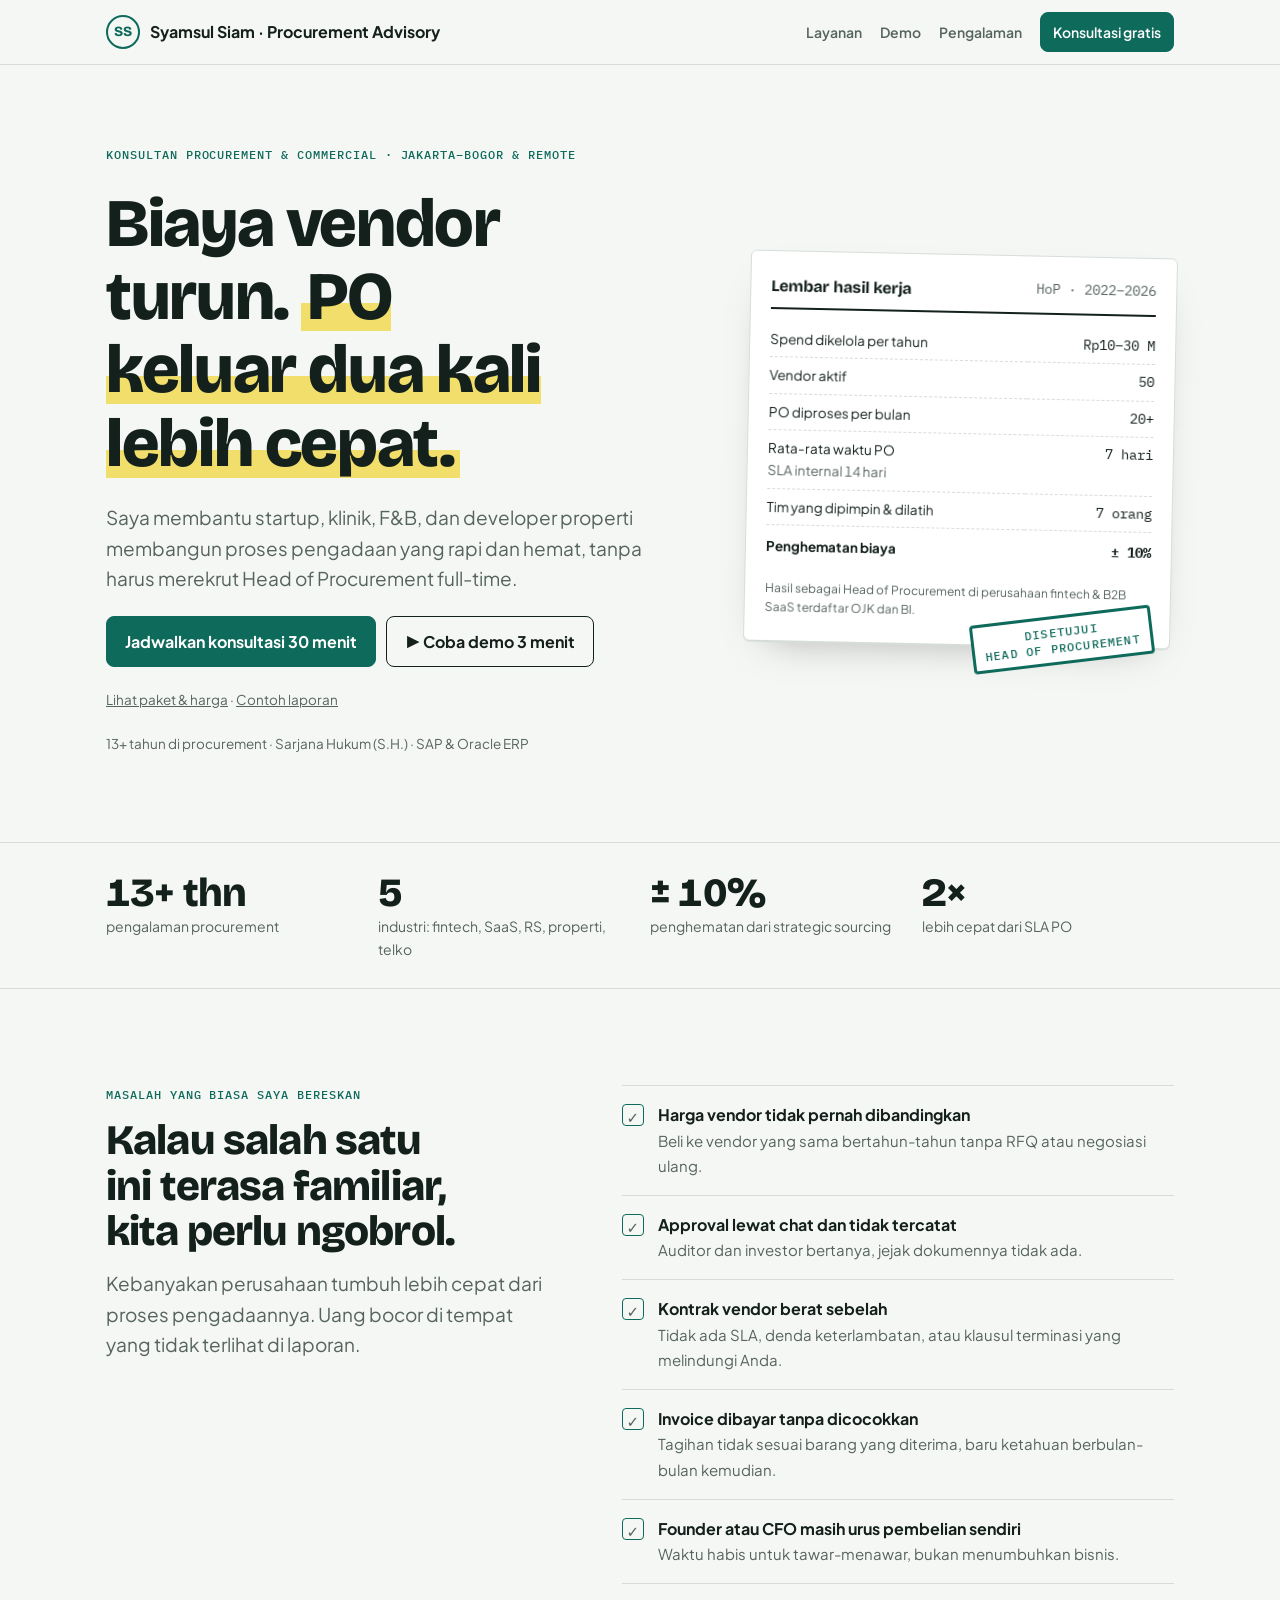
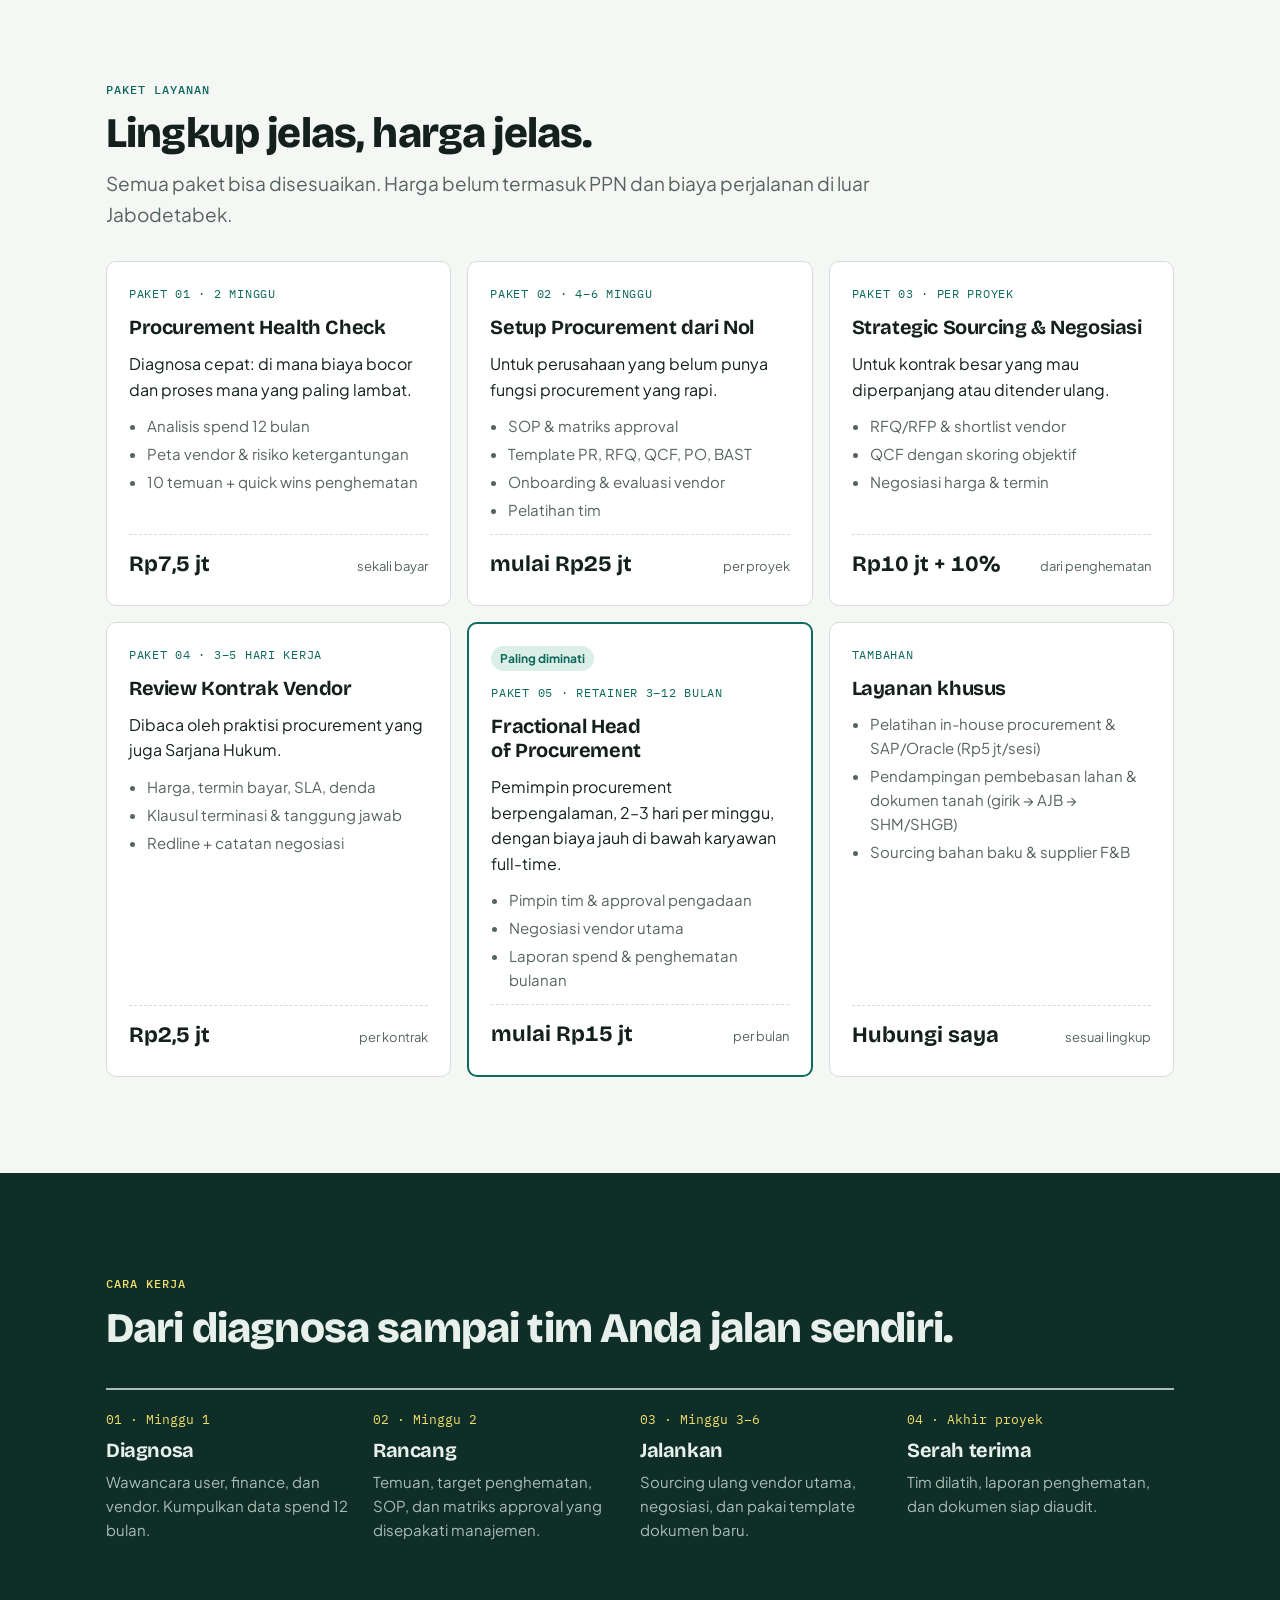
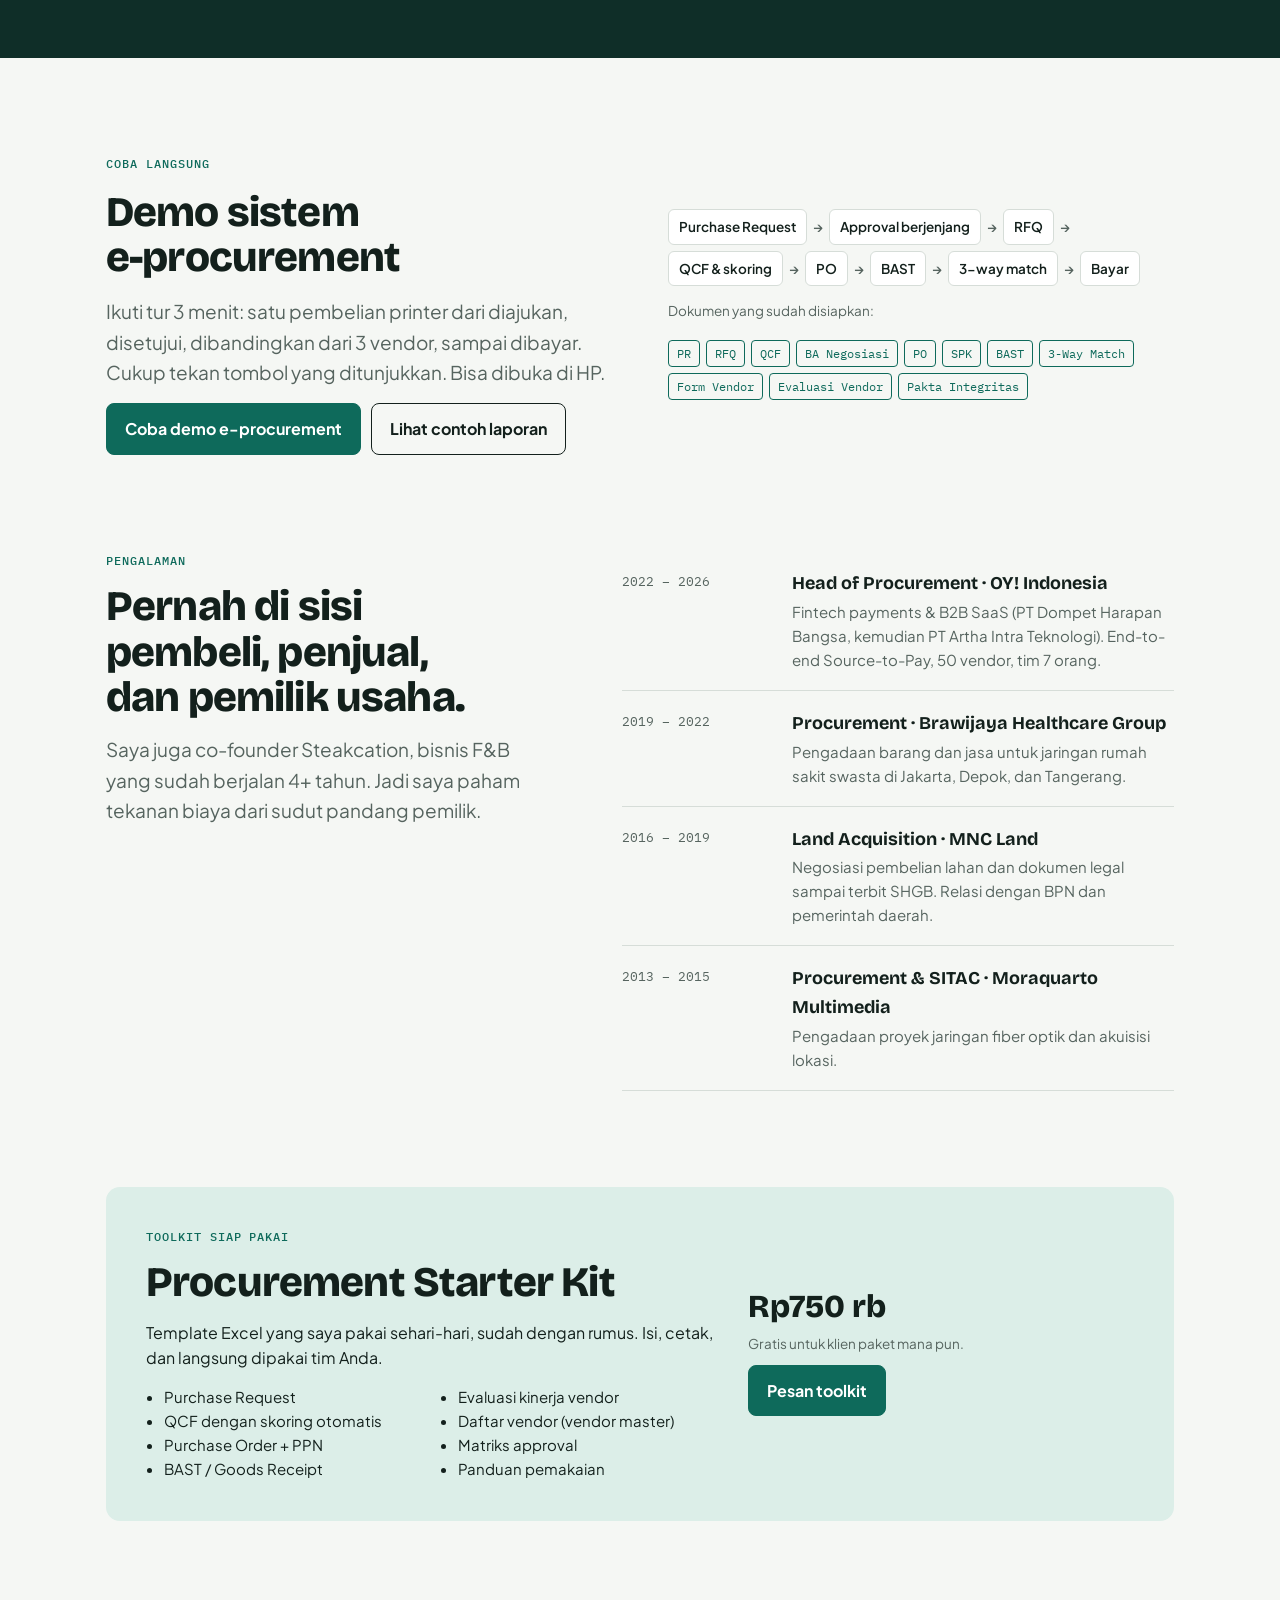
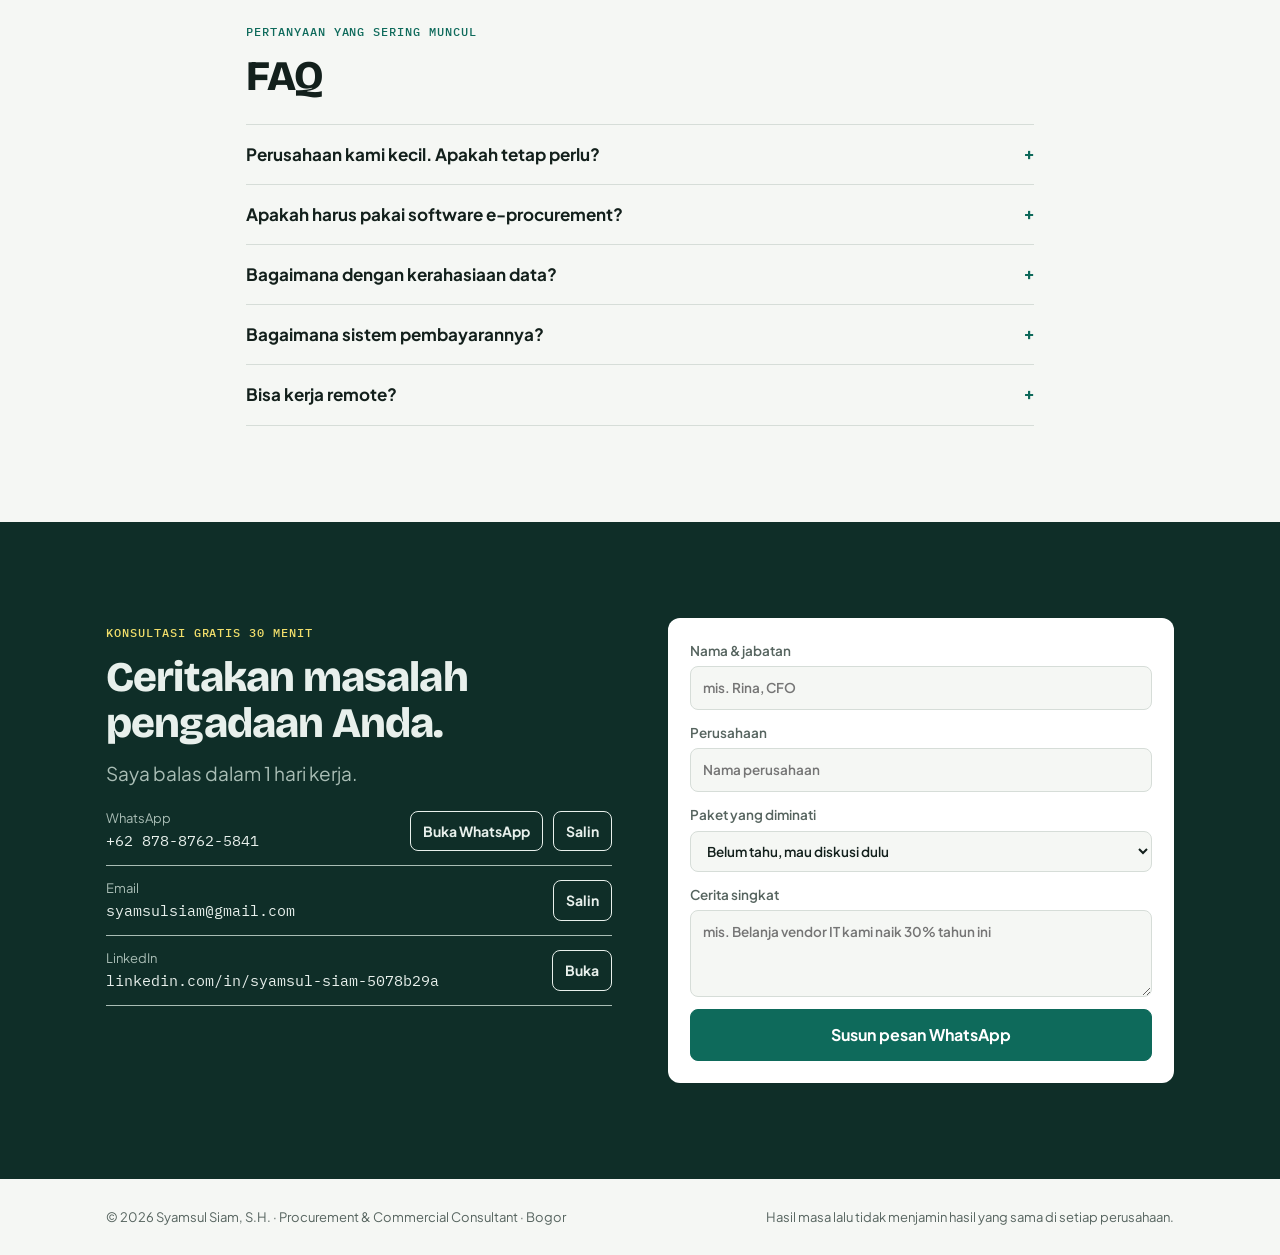
==== index.html @ 16d9af40 "Add files via upload" ====
<!doctype html>
<html lang="id">
<head>
<meta charset="utf-8">
<meta name="viewport" content="width=device-width,initial-scale=1,viewport-fit=cover">
<meta name="description" content="Bantu perusahaan menurunkan biaya vendor dan mempercepat proses pengadaan. 13+ tahun di procurement fintech, SaaS, rumah sakit, dan properti.">
<meta property="og:type" content="website">
<meta property="og:title" content="Syamsul Siam · Konsultan Procurement">
<meta property="og:description" content="Bantu perusahaan menurunkan biaya vendor dan mempercepat proses pengadaan. 13+ tahun di procurement fintech, SaaS, rumah sakit, dan properti.">
<meta property="og:image" content="https://syamsulsiam.github.io/og.jpg">
<meta property="og:url" content="https://syamsulsiam.github.io/">
<meta name="twitter:card" content="summary_large_image">
<link rel="icon" href="data:image/svg+xml,%3Csvg xmlns='http://www.w3.org/2000/svg' viewBox='0 0 64 64'%3E%3Ccircle cx='32' cy='32' r='29' fill='%23ffffff' stroke='%230E6A5B' stroke-width='5'/%3E%3Ctext x='32' y='41' font-family='Arial' font-weight='700' font-size='24' text-anchor='middle' fill='%230E6A5B'%3ESS%3C/text%3E%3C/svg%3E">
<style>:root{padding-top:env(safe-area-inset-top,0px);padding-bottom:env(safe-area-inset-bottom,0px)}body{margin:0;font-size:14px}img{max-width:100%}[hidden]{display:none!important}</style>
<title>Syamsul Siam Procurement Advisory</title>
<meta name="claude:viewport-fit-sides" content="cover">
<link rel="preconnect" href="https://fonts.googleapis.com">
<link rel="preconnect" href="https://fonts.gstatic.com" crossorigin>
<link rel="stylesheet" href="https://fonts.googleapis.com/css2?family=Bricolage+Grotesque:opsz,wght@12..96,500;12..96,700;12..96,800&family=Plus+Jakarta+Sans:wght@400;500;600;700&family=IBM+Plex+Mono:wght@400;500&display=swap">
<style>
/* Layout: one reading column with full-bleed bands; the hero pairs the promise with a stamped PO-style "proof sheet" — procurement paperwork as the visual language */
:root{
  --paper:#F5F7F4; --card:#FFFFFF; --ink:#13201C; --muted:#56645F; --rule:#D6DDD8;
  --stamp:#0E6A5B; --stamp-ink:#FFFFFF; --stamp-soft:#DCEEE8; --mark:#F1DE6B; --mark-ink:#13201C;
  --band:#0F2E28; --band-ink:#E8F0EC; --band-muted:#A9BDB5;
  --f-display:"Bricolage Grotesque","Plus Jakarta Sans",system-ui,sans-serif;
  --f-body:"Plus Jakarta Sans",system-ui,-apple-system,"Segoe UI",sans-serif;
  --f-mono:"IBM Plex Mono",ui-monospace,Menlo,monospace;
}
@media (prefers-color-scheme: dark){:root:not([data-theme="light"]){
  --paper:#0E1513; --card:#16201D; --ink:#E6EEEA; --muted:#9CABA5; --rule:#2A3632;
  --stamp:#48BFA5; --stamp-ink:#062019; --stamp-soft:#173A33; --mark:#D9C552; --mark-ink:#13201C;
  --band:#0A2621; --band-ink:#E6EEEA; --band-muted:#9DB5AC; color-scheme:dark}}
:root[data-theme="dark"]{
  --paper:#0E1513; --card:#16201D; --ink:#E6EEEA; --muted:#9CABA5; --rule:#2A3632;
  --stamp:#48BFA5; --stamp-ink:#062019; --stamp-soft:#173A33; --mark:#D9C552; --mark-ink:#13201C;
  --band:#0A2621; --band-ink:#E6EEEA; --band-muted:#9DB5AC; color-scheme:dark}
*{box-sizing:border-box}
html{scroll-behavior:smooth}
@media (prefers-reduced-motion:reduce){html{scroll-behavior:auto}}
body{background:var(--paper);color:var(--ink);font-family:var(--f-body);font-size:16px;line-height:1.6}
body::before{content:"";position:fixed;inset:0 0 auto;height:env(safe-area-inset-top,0px);z-index:30;background:var(--paper)}
a{color:inherit}
.w{max-width:1100px;margin:0 auto;padding-left:max(16px,env(safe-area-inset-left,0px));padding-right:max(16px,env(safe-area-inset-right,0px))}
h1,h2,h3{font-family:var(--f-display);letter-spacing:-.02em;text-wrap:balance;margin:0;line-height:1.08}
h1{font-size:clamp(36px,6.4vw,68px);font-weight:800}
h2{font-size:clamp(28px,4vw,42px);font-weight:800}
h3{font-size:20px;font-weight:700;line-height:1.2}
p{margin:0}
.lead{font-size:clamp(17px,2vw,19px);color:var(--muted);max-width:58ch}
.eyebrow{font-family:var(--f-mono);font-size:12px;letter-spacing:.08em;text-transform:uppercase;color:var(--stamp);font-weight:500}
.mark{background:linear-gradient(transparent 58%,var(--mark) 58%,var(--mark) 92%,transparent 92%);color:inherit;padding:0 .08em}
.mono{font-family:var(--f-mono)}
.num{font-variant-numeric:tabular-nums}
/* header */
.nav{position:sticky;top:env(safe-area-inset-top,0px);z-index:20;background:color-mix(in srgb,var(--paper) 92%,transparent);backdrop-filter:blur(8px);border-bottom:1px solid var(--rule)}
.nav .w{display:flex;align-items:center;justify-content:space-between;gap:12px;padding-block:12px}
.who{display:flex;align-items:center;gap:10px;font-weight:700;text-decoration:none;min-width:0}
.seal{width:34px;height:34px;border-radius:50%;border:2px solid var(--stamp);color:var(--stamp);display:grid;place-items:center;font-family:var(--f-display);font-weight:800;font-size:14px;flex:none}
.who span{white-space:nowrap;overflow:hidden;text-overflow:ellipsis}
.links{display:flex;gap:18px;align-items:center}
.links a{text-decoration:none;color:var(--muted);font-weight:600;font-size:14px}
.links a:hover{color:var(--ink)}
@media (max-width:760px){.links a.hide{display:none}}
.btn{display:inline-flex;align-items:center;justify-content:center;gap:8px;padding:12px 18px;border-radius:8px;font-weight:700;text-decoration:none;border:1.5px solid var(--ink);background:transparent;color:var(--ink);cursor:pointer;font:inherit;font-weight:700;white-space:nowrap}
.btn.solid{background:var(--stamp);border-color:var(--stamp);color:var(--stamp-ink)}
.btn.sm{padding:8px 12px;font-size:14px}
.btn:focus-visible,a:focus-visible{outline:2px solid var(--stamp);outline-offset:3px}
section{padding-block:clamp(56px,8vw,96px)}
/* hero */
.hero{padding-block:clamp(40px,7vw,80px) clamp(48px,7vw,88px);overflow-x:clip}
.hero .w{display:grid;grid-template-columns:minmax(0,1.15fr) minmax(0,.85fr);gap:clamp(28px,5vw,64px);align-items:center}
@media (max-width:900px){.hero .w{grid-template-columns:minmax(0,1fr)}}
.hero-copy{display:flex;flex-direction:column;gap:22px;min-width:0}
.ctas{display:flex;flex-wrap:wrap;gap:10px}
.small{font-size:13.5px;color:var(--muted)}
/* proof sheet */
.sheet{position:relative;background:var(--card);border:1px solid var(--rule);border-radius:6px;padding:22px 20px 24px;font-size:13.5px;box-shadow:0 1px 0 var(--rule),0 18px 40px -24px rgba(0,0,0,.35);transform:rotate(1.2deg);min-width:0}
@media (prefers-reduced-motion:no-preference){.sheet{animation:settle .7s cubic-bezier(.2,.8,.2,1) both}@keyframes settle{from{transform:rotate(4deg) translateY(10px)}}}
.sheet-h{display:flex;justify-content:space-between;gap:10px;border-bottom:2px solid var(--ink);padding-bottom:8px;margin-bottom:12px}
.sheet-h b{font-family:var(--f-display);font-size:16px}
.sheet table{width:100%;border-collapse:collapse;font-variant-numeric:tabular-nums}
.sheet td{padding:7px 0;border-bottom:1px dashed var(--rule);vertical-align:top}
.sheet td:last-child{text-align:right;font-family:var(--f-mono);white-space:nowrap;padding-left:10px}
.sheet tr.tot td{border-bottom:0;font-weight:700;padding-top:10px}
.stampbox{position:absolute;right:16px;bottom:-18px;border:3px solid var(--stamp);color:var(--stamp);background:var(--card);font-family:var(--f-mono);font-weight:500;letter-spacing:.1em;font-size:12px;padding:6px 10px;border-radius:4px;transform:rotate(-8deg);text-align:center;line-height:1.3}
@media (prefers-reduced-motion:no-preference){.stampbox{animation:stamp .35s .7s cubic-bezier(.3,1.6,.5,1) both}@keyframes stamp{from{transform:rotate(-8deg) scale(1.8);opacity:0}}}
.fine{font-size:12px;color:var(--muted);margin-top:14px}
/* stats */
.stats{border-block:1px solid var(--rule);padding-block:28px}
.stats .w{display:grid;grid-template-columns:repeat(4,minmax(0,1fr));gap:20px}
@media (max-width:760px){.stats .w{grid-template-columns:repeat(2,minmax(0,1fr))}}
.stat .v{font-family:var(--f-display);font-weight:800;font-size:clamp(28px,4vw,40px);letter-spacing:-.02em;font-variant-numeric:tabular-nums;line-height:1.1}
.stat .l{font-size:14px;color:var(--muted)}
/* problems */
.split{display:grid;grid-template-columns:minmax(0,.9fr) minmax(0,1.1fr);gap:clamp(24px,5vw,64px)}
@media (max-width:860px){.split{grid-template-columns:minmax(0,1fr)}}
.probs{list-style:none;margin:0;padding:0;display:flex;flex-direction:column}
.probs li{display:grid;grid-template-columns:auto minmax(0,1fr);gap:14px;padding:16px 0;border-bottom:1px solid var(--rule)}
.probs li:first-child{border-top:1px solid var(--rule)}
.tick{width:22px;height:22px;border:1.5px solid var(--stamp);border-radius:4px;display:grid;place-items:center;color:var(--stamp);font-size:13px;font-weight:700;margin-top:2px}
.probs b{display:block}
.probs span{color:var(--muted);font-size:15px}
/* packages */
.head{display:flex;flex-direction:column;gap:12px;margin-bottom:32px}
.pk{display:grid;grid-template-columns:repeat(auto-fit,minmax(min(100%,300px),1fr));gap:16px}
.card{background:var(--card);border:1px solid var(--rule);border-radius:10px;padding:22px;display:flex;flex-direction:column;gap:12px;min-width:0}
.card.feature{border:2px solid var(--stamp)}
.code{font-family:var(--f-mono);font-size:12px;color:var(--stamp);letter-spacing:.06em}
.card ul{margin:0;padding-left:18px;color:var(--muted);font-size:15px;display:flex;flex-direction:column;gap:4px}
.price{margin-top:auto;padding-top:12px;border-top:1px dashed var(--rule);display:flex;justify-content:space-between;align-items:baseline;gap:8px;flex-wrap:wrap}
.price b{font-family:var(--f-display);font-size:22px;font-variant-numeric:tabular-nums}
.price span{font-size:13px;color:var(--muted)}
.tag{align-self:flex-start;background:var(--stamp-soft);color:var(--stamp);font-size:12px;font-weight:700;padding:3px 9px;border-radius:999px}
/* process */
.band{background:var(--band);color:var(--band-ink)}
.band .lead,.band .muted{color:var(--band-muted)}
.band .eyebrow{color:var(--mark)}
.steps{display:grid;grid-template-columns:repeat(4,minmax(0,1fr));gap:0;margin-top:36px;counter-reset:s}
@media (max-width:860px){.steps{grid-template-columns:minmax(0,1fr)}}
.step{padding:20px 20px 20px 0;border-top:2px solid var(--band-muted);display:flex;flex-direction:column;gap:8px;min-width:0}
@media (max-width:860px){.step{padding:18px 0}}
.step .n{font-family:var(--f-mono);color:var(--mark);font-size:13px}
.step p{color:var(--band-muted);font-size:15px}
/* demo */
.demo{display:grid;grid-template-columns:minmax(0,1fr) minmax(0,1fr);gap:clamp(24px,5vw,56px);align-items:center}
@media (max-width:860px){.demo{grid-template-columns:minmax(0,1fr)}}
.flow{display:flex;flex-wrap:wrap;gap:6px;align-items:center;font-size:13.5px;font-weight:600}
.flow span.s{background:var(--card);border:1px solid var(--rule);padding:6px 10px;border-radius:6px}
.flow span.a{color:var(--muted)}
.doclist{display:flex;flex-wrap:wrap;gap:6px;margin-top:4px}
.doclist span{font-family:var(--f-mono);font-size:12px;border:1px solid var(--stamp);color:var(--stamp);padding:3px 8px;border-radius:4px}
/* experience */
.xp{list-style:none;margin:0;padding:0}
.xp li{display:grid;grid-template-columns:150px minmax(0,1fr);gap:20px;padding:18px 0;border-bottom:1px solid var(--rule)}
@media (max-width:640px){.xp li{grid-template-columns:minmax(0,1fr);gap:4px}}
.xp .yr{font-family:var(--f-mono);font-size:13px;color:var(--muted);padding-top:3px}
.xp b{font-family:var(--f-display);font-size:18px}
.xp p{color:var(--muted);font-size:15px;margin-top:2px}
/* toolkit */
.offer{display:grid;grid-template-columns:minmax(0,1.2fr) minmax(0,.8fr);gap:24px;align-items:center;background:var(--stamp-soft);border-radius:14px;padding:clamp(22px,4vw,40px)}
@media (max-width:860px){.offer{grid-template-columns:minmax(0,1fr)}}
.offer ul{margin:0;padding-left:18px;columns:2;column-gap:28px;font-size:15px}
@media (max-width:520px){.offer ul{columns:1}}
/* faq */
details{border-bottom:1px solid var(--rule);padding:16px 0}
details:first-of-type{border-top:1px solid var(--rule)}
summary{cursor:pointer;font-weight:700;font-size:17px;list-style:none;display:flex;justify-content:space-between;gap:12px}
summary::-webkit-details-marker{display:none}
summary::after{content:"+";font-family:var(--f-mono);color:var(--stamp)}
details[open] summary::after{content:"–"}
details p{color:var(--muted);margin-top:8px;max-width:68ch}
/* contact */
.contact .w{display:grid;grid-template-columns:minmax(0,1fr) minmax(0,1fr);gap:clamp(24px,5vw,56px)}
@media (max-width:860px){.contact .w{grid-template-columns:minmax(0,1fr)}}
.lines{display:flex;flex-direction:column;gap:12px;margin-top:20px}
.line{display:flex;justify-content:space-between;align-items:center;gap:10px;flex-wrap:wrap;border-bottom:1px solid var(--band-muted);padding-bottom:12px}
.line .k{font-size:13px;color:var(--band-muted)}
.line .val{font-family:var(--f-mono);font-size:15px;user-select:all;word-break:break-all}
.band .btn{border-color:var(--band-ink);color:var(--band-ink)}
.band .btn.solid{background:var(--mark);border-color:var(--mark);color:var(--mark-ink)}
form{display:flex;flex-direction:column;gap:12px;background:var(--card);color:var(--ink);border-radius:12px;padding:22px;min-width:0}
label{display:flex;flex-direction:column;gap:5px;font-size:13.5px;font-weight:600;color:var(--muted)}
input,select,textarea{font:inherit;color:var(--ink);background:var(--paper);border:1px solid var(--rule);border-radius:8px;padding:10px 12px;width:100%;min-width:0}
input:focus-visible,select:focus-visible,textarea:focus-visible{outline:2px solid var(--stamp);outline-offset:1px}
.out{background:var(--paper);border:1px dashed var(--stamp);border-radius:8px;padding:12px;font-size:14px;white-space:pre-wrap}
footer{padding-block:28px;font-size:13px;color:var(--muted)}
footer .w{display:flex;justify-content:space-between;gap:12px;flex-wrap:wrap}
.toast{position:fixed;left:50%;bottom:calc(20px + env(safe-area-inset-bottom,0px));transform:translateX(-50%);background:var(--ink);color:var(--paper);padding:10px 16px;border-radius:8px;font-weight:600;z-index:50;max-width:calc(100% - 32px)}
</style>

<header class="nav"><div class="w">
  <a class="who" href="#top"><span class="seal" aria-hidden="true">SS</span><span>Syamsul Siam · Procurement Advisory</span></a>
  <nav class="links" aria-label="Navigasi"><a class="hide" href="#layanan">Layanan</a><a class="hide" href="#demo">Demo</a><a class="hide" href="#pengalaman">Pengalaman</a><a class="btn sm solid" href="#kontak">Konsultasi gratis</a></nav>
</div></header>

<main id="top">
<section class="hero"><div class="w">
  <div class="hero-copy">
    <span class="eyebrow">Konsultan Procurement & Commercial · Jakarta–Bogor & remote</span>
    <h1>Biaya vendor turun. <span class="mark">PO keluar dua kali lebih cepat.</span></h1>
    <p class="lead">Saya membantu startup, klinik, F&B, dan developer properti membangun proses pengadaan yang rapi dan hemat, tanpa harus merekrut Head of Procurement full-time.</p>
    <div class="ctas"><a class="btn solid" href="#kontak">Jadwalkan konsultasi 30 menit</a><a class="btn" href="demo.html">&#9654; Coba demo 3 menit</a></div>
    <p class="small"><a href="#layanan">Lihat paket & harga</a> · <a href="contoh-laporan.html">Contoh laporan</a></p>
    <p class="small">13+ tahun di procurement · Sarjana Hukum (S.H.) · SAP & Oracle ERP</p>
  </div>
  <aside class="sheet" aria-label="Ringkasan hasil kerja sebagai Head of Procurement">
    <div class="sheet-h"><b>Lembar hasil kerja</b><span class="mono small">HoP · 2022–2026</span></div>
    <table>
      <tr><td>Spend dikelola per tahun</td><td>Rp10–30 M</td></tr>
      <tr><td>Vendor aktif</td><td>50</td></tr>
      <tr><td>PO diproses per bulan</td><td>20+</td></tr>
      <tr><td>Rata-rata waktu PO<br><span class="small">SLA internal 14 hari</span></td><td>7 hari</td></tr>
      <tr><td>Tim yang dipimpin & dilatih</td><td>7 orang</td></tr>
      <tr class="tot"><td>Penghematan biaya</td><td>± 10%</td></tr>
    </table>
    <p class="fine">Hasil sebagai Head of Procurement di perusahaan fintech & B2B SaaS terdaftar OJK dan BI.</p>
    <div class="stampbox" aria-hidden="true">DISETUJUI<br>HEAD OF PROCUREMENT</div>
  </aside>
</div></section>

<div class="stats"><div class="w">
  <div class="stat"><div class="v">13+ thn</div><div class="l">pengalaman procurement</div></div>
  <div class="stat"><div class="v">5</div><div class="l">industri: fintech, SaaS, RS, properti, telko</div></div>
  <div class="stat"><div class="v">± 10%</div><div class="l">penghematan dari strategic sourcing</div></div>
  <div class="stat"><div class="v">2×</div><div class="l">lebih cepat dari SLA PO</div></div>
</div></div>

<section><div class="w split">
  <div style="display:flex;flex-direction:column;gap:14px">
    <span class="eyebrow">Masalah yang biasa saya bereskan</span>
    <h2>Kalau salah satu ini terasa familiar, kita perlu ngobrol.</h2>
    <p class="lead">Kebanyakan perusahaan tumbuh lebih cepat dari proses pengadaannya. Uang bocor di tempat yang tidak terlihat di laporan.</p>
  </div>
  <ul class="probs">
    <li><span class="tick" aria-hidden="true">✓</span><div><b>Harga vendor tidak pernah dibandingkan</b><span>Beli ke vendor yang sama bertahun-tahun tanpa RFQ atau negosiasi ulang.</span></div></li>
    <li><span class="tick" aria-hidden="true">✓</span><div><b>Approval lewat chat dan tidak tercatat</b><span>Auditor dan investor bertanya, jejak dokumennya tidak ada.</span></div></li>
    <li><span class="tick" aria-hidden="true">✓</span><div><b>Kontrak vendor berat sebelah</b><span>Tidak ada SLA, denda keterlambatan, atau klausul terminasi yang melindungi Anda.</span></div></li>
    <li><span class="tick" aria-hidden="true">✓</span><div><b>Invoice dibayar tanpa dicocokkan</b><span>Tagihan tidak sesuai barang yang diterima, baru ketahuan berbulan-bulan kemudian.</span></div></li>
    <li><span class="tick" aria-hidden="true">✓</span><div><b>Founder atau CFO masih urus pembelian sendiri</b><span>Waktu habis untuk tawar-menawar, bukan menumbuhkan bisnis.</span></div></li>
  </ul>
</div></section>

<section id="layanan" style="padding-top:0"><div class="w">
  <div class="head"><span class="eyebrow">Paket layanan</span><h2>Lingkup jelas, harga jelas.</h2><p class="lead">Semua paket bisa disesuaikan. Harga belum termasuk PPN dan biaya perjalanan di luar Jabodetabek.</p></div>
  <div class="pk">
    <article class="card"><span class="code">PAKET 01 · 2 MINGGU</span><h3>Procurement Health Check</h3><p>Diagnosa cepat: di mana biaya bocor dan proses mana yang paling lambat.</p><ul><li>Analisis spend 12 bulan</li><li>Peta vendor & risiko ketergantungan</li><li>10 temuan + quick wins penghematan</li></ul><div class="price"><b>Rp7,5 jt</b><span>sekali bayar</span></div></article>
    <article class="card"><span class="code">PAKET 02 · 4–6 MINGGU</span><h3>Setup Procurement dari Nol</h3><p>Untuk perusahaan yang belum punya fungsi procurement yang rapi.</p><ul><li>SOP & matriks approval</li><li>Template PR, RFQ, QCF, PO, BAST</li><li>Onboarding & evaluasi vendor</li><li>Pelatihan tim</li></ul><div class="price"><b>mulai Rp25 jt</b><span>per proyek</span></div></article>
    <article class="card"><span class="code">PAKET 03 · PER PROYEK</span><h3>Strategic Sourcing & Negosiasi</h3><p>Untuk kontrak besar yang mau diperpanjang atau ditender ulang.</p><ul><li>RFQ/RFP & shortlist vendor</li><li>QCF dengan skoring objektif</li><li>Negosiasi harga & termin</li></ul><div class="price"><b>Rp10 jt + 10%</b><span>dari penghematan</span></div></article>
    <article class="card"><span class="code">PAKET 04 · 3–5 HARI KERJA</span><h3>Review Kontrak Vendor</h3><p>Dibaca oleh praktisi procurement yang juga Sarjana Hukum.</p><ul><li>Harga, termin bayar, SLA, denda</li><li>Klausul terminasi & tanggung jawab</li><li>Redline + catatan negosiasi</li></ul><div class="price"><b>Rp2,5 jt</b><span>per kontrak</span></div></article>
    <article class="card feature"><span class="tag">Paling diminati</span><span class="code">PAKET 05 · RETAINER 3–12 BULAN</span><h3>Fractional Head of Procurement</h3><p>Pemimpin procurement berpengalaman, 2–3 hari per minggu, dengan biaya jauh di bawah karyawan full-time.</p><ul><li>Pimpin tim & approval pengadaan</li><li>Negosiasi vendor utama</li><li>Laporan spend & penghematan bulanan</li></ul><div class="price"><b>mulai Rp15 jt</b><span>per bulan</span></div></article>
    <article class="card"><span class="code">TAMBAHAN</span><h3>Layanan khusus</h3><ul><li>Pelatihan in-house procurement & SAP/Oracle (Rp5 jt/sesi)</li><li>Pendampingan pembebasan lahan & dokumen tanah (girik → AJB → SHM/SHGB)</li><li>Sourcing bahan baku & supplier F&B</li></ul><div class="price"><b>Hubungi saya</b><span>sesuai lingkup</span></div></article>
  </div>
</div></section>

<section class="band"><div class="w">
  <span class="eyebrow">Cara kerja</span>
  <h2 style="margin-top:12px">Dari diagnosa sampai tim Anda jalan sendiri.</h2>
  <div class="steps">
    <div class="step"><span class="n">01 · Minggu 1</span><h3>Diagnosa</h3><p>Wawancara user, finance, dan vendor. Kumpulkan data spend 12 bulan.</p></div>
    <div class="step"><span class="n">02 · Minggu 2</span><h3>Rancang</h3><p>Temuan, target penghematan, SOP, dan matriks approval yang disepakati manajemen.</p></div>
    <div class="step"><span class="n">03 · Minggu 3–6</span><h3>Jalankan</h3><p>Sourcing ulang vendor utama, negosiasi, dan pakai template dokumen baru.</p></div>
    <div class="step"><span class="n">04 · Akhir proyek</span><h3>Serah terima</h3><p>Tim dilatih, laporan penghematan, dan dokumen siap diaudit.</p></div>
  </div>
</div></section>

<section id="demo"><div class="w demo">
  <div style="display:flex;flex-direction:column;gap:16px;min-width:0">
    <span class="eyebrow">Coba langsung</span>
    <h2>Demo sistem e-procurement</h2>
    <p class="lead">Ikuti tur 3 menit: satu pembelian printer dari diajukan, disetujui, dibandingkan dari 3 vendor, sampai dibayar. Cukup tekan tombol yang ditunjukkan. Bisa dibuka di HP.</p>
    <div class="ctas"><a class="btn solid" href="demo.html">Coba demo e-procurement</a><a class="btn" id="hcLink" href="contoh-laporan.html">Lihat contoh laporan</a></div>
  </div>
  <div style="display:flex;flex-direction:column;gap:14px;min-width:0">
    <div class="flow"><span class="s">Purchase Request</span><span class="a">→</span><span class="s">Approval berjenjang</span><span class="a">→</span><span class="s">RFQ</span><span class="a">→</span><span class="s">QCF & skoring</span><span class="a">→</span><span class="s">PO</span><span class="a">→</span><span class="s">BAST</span><span class="a">→</span><span class="s">3-way match</span><span class="a">→</span><span class="s">Bayar</span></div>
    <p class="small">Dokumen yang sudah disiapkan:</p>
    <div class="doclist"><span>PR</span><span>RFQ</span><span>QCF</span><span>BA Negosiasi</span><span>PO</span><span>SPK</span><span>BAST</span><span>3-Way Match</span><span>Form Vendor</span><span>Evaluasi Vendor</span><span>Pakta Integritas</span></div>
  </div>
</div></section>

<section id="pengalaman" style="padding-top:0"><div class="w split">
  <div style="display:flex;flex-direction:column;gap:14px">
    <span class="eyebrow">Pengalaman</span>
    <h2>Pernah di sisi pembeli, penjual, dan pemilik usaha.</h2>
    <p class="lead">Saya juga co-founder Steakcation, bisnis F&B yang sudah berjalan 4+ tahun. Jadi saya paham tekanan biaya dari sudut pandang pemilik.</p>
  </div>
  <ul class="xp">
    <li><span class="yr">2022 – 2026</span><div><b>Head of Procurement · OY! Indonesia</b><p>Fintech payments & B2B SaaS (PT Dompet Harapan Bangsa, kemudian PT Artha Intra Teknologi). End-to-end Source-to-Pay, 50 vendor, tim 7 orang.</p></div></li>
    <li><span class="yr">2019 – 2022</span><div><b>Procurement · Brawijaya Healthcare Group</b><p>Pengadaan barang dan jasa untuk jaringan rumah sakit swasta di Jakarta, Depok, dan Tangerang.</p></div></li>
    <li><span class="yr">2016 – 2019</span><div><b>Land Acquisition · MNC Land</b><p>Negosiasi pembelian lahan dan dokumen legal sampai terbit SHGB. Relasi dengan BPN dan pemerintah daerah.</p></div></li>
    <li><span class="yr">2013 – 2015</span><div><b>Procurement & SITAC · Moraquarto Multimedia</b><p>Pengadaan proyek jaringan fiber optik dan akuisisi lokasi.</p></div></li>
  </ul>
</div></section>

<section style="padding-top:0"><div class="w">
  <div class="offer">
    <div style="display:flex;flex-direction:column;gap:14px;min-width:0">
      <span class="eyebrow">Toolkit siap pakai</span>
      <h2>Procurement Starter Kit</h2>
      <p>Template Excel yang saya pakai sehari-hari, sudah dengan rumus. Isi, cetak, dan langsung dipakai tim Anda.</p>
      <ul><li>Purchase Request</li><li>QCF dengan skoring otomatis</li><li>Purchase Order + PPN</li><li>BAST / Goods Receipt</li><li>Evaluasi kinerja vendor</li><li>Daftar vendor (vendor master)</li><li>Matriks approval</li><li>Panduan pemakaian</li></ul>
    </div>
    <div style="display:flex;flex-direction:column;gap:10px;align-items:flex-start">
      <p style="font-family:var(--f-display);font-size:32px;font-weight:800;line-height:1">Rp750 rb</p>
      <p class="small">Gratis untuk klien paket mana pun.</p>
      <a class="btn solid" href="#kontak" data-pre="Saya ingin membeli Procurement Starter Kit.">Pesan toolkit</a>
    </div>
  </div>
</div></section>

<section style="padding-top:0"><div class="w" style="max-width:820px">
  <span class="eyebrow">Pertanyaan yang sering muncul</span>
  <h2 style="margin:12px 0 24px">FAQ</h2>
  <details><summary>Perusahaan kami kecil. Apakah tetap perlu?</summary><p>Kalau belanja vendor Anda di atas Rp1 miliar per tahun, penghematan 5–10% biasanya sudah menutup biaya konsultan. Mulai dari Health Check untuk melihat angkanya dulu.</p></details>
  <details><summary>Apakah harus pakai software e-procurement?</summary><p>Tidak. Banyak perusahaan cukup dengan SOP, template Excel, dan matriks approval yang disiplin. Kalau sudah memakai SAP, Oracle, atau sistem lain, saya bantu menyesuaikan alurnya.</p></details>
  <details><summary>Bagaimana dengan kerahasiaan data?</summary><p>Setiap proyek diawali perjanjian kerahasiaan (NDA). Data spend dan kontrak hanya dipakai untuk analisis proyek Anda.</p></details>
  <details><summary>Bagaimana sistem pembayarannya?</summary><p>DP 50% sebelum mulai, sisanya saat deliverable diserahkan. Untuk retainer, ditagih di awal tiap bulan. Success fee dihitung dari selisih harga lama dan baru selama 12 bulan pertama kontrak.</p></details>
  <details><summary>Bisa kerja remote?</summary><p>Bisa. Untuk Jakarta dan Bogor saya bisa datang ke kantor. Di luar itu, kerja remote dengan kunjungan sesuai kebutuhan.</p></details>
</div></section>

<section id="kontak" class="band contact"><div class="w">
  <div style="min-width:0">
    <span class="eyebrow">Konsultasi gratis 30 menit</span>
    <h2 style="margin-top:12px">Ceritakan masalah pengadaan Anda.</h2>
    <p class="lead" style="margin-top:12px">Saya balas dalam 1 hari kerja.</p>
    <div class="lines">
      <div class="line"><div><div class="k">WhatsApp</div><div class="val">+62 878-8762-5841</div></div><div class="ctas"><a class="btn sm" href="https://wa.me/6287887625841" target="_blank" rel="noopener">Buka WhatsApp</a><button class="btn sm" data-copy="+62 878-8762-5841">Salin</button></div></div>
      <div class="line"><div><div class="k">Email</div><div class="val">syamsulsiam@gmail.com</div></div><button class="btn sm" data-copy="syamsulsiam@gmail.com">Salin</button></div>
      <div class="line"><div><div class="k">LinkedIn</div><div class="val">linkedin.com/in/syamsul-siam-5078b29a</div></div><a class="btn sm" href="https://www.linkedin.com/in/syamsul-siam-5078b29a" target="_blank" rel="noopener">Buka</a></div>
    </div>
  </div>
  <form id="f" novalidate>
    <label for="fn">Nama & jabatan<input id="fn" placeholder="mis. Rina, CFO"></label>
    <label for="fc">Perusahaan<input id="fc" placeholder="Nama perusahaan"></label>
    <label for="fp">Paket yang diminati<select id="fp"><option>Belum tahu, mau diskusi dulu</option><option>Procurement Health Check</option><option>Setup Procurement dari Nol</option><option>Strategic Sourcing & Negosiasi</option><option>Review Kontrak Vendor</option><option>Fractional Head of Procurement</option><option>Procurement Starter Kit</option></select></label>
    <label for="fm">Cerita singkat<textarea id="fm" rows="3" placeholder="mis. Belanja vendor IT kami naik 30% tahun ini"></textarea></label>
    <button class="btn solid" type="submit" style="background:var(--stamp);border-color:var(--stamp);color:var(--stamp-ink)">Susun pesan WhatsApp</button>
    <div id="out" hidden></div>
  </form>
</div></section>
</main>
<footer><div class="w"><span>© 2026 Syamsul Siam, S.H. · Procurement & Commercial Consultant · Bogor</span><span>Hasil masa lalu tidak menjamin hasil yang sama di setiap perusahaan.</span></div></footer>
<div id="t"></div>

<script>
(function(){
 function toast(m){var t=document.getElementById('t');t.innerHTML='<div class="toast" role="status"></div>';t.firstChild.textContent=m;clearTimeout(toast.x);toast.x=setTimeout(function(){t.innerHTML=''},2200)}
 function copy(v){try{navigator.clipboard.writeText(v).then(function(){toast('Disalin: '+v)},function(){toast(v)})}catch(e){toast(v)}}
 document.addEventListener('click',function(e){var b=e.target.closest('[data-copy]');if(b){copy(b.dataset.copy)}var p=e.target.closest('[data-pre]');if(p){var s=document.getElementById('fp');s.value='Procurement Starter Kit'}});
 document.getElementById('f').addEventListener('submit',function(e){
  e.preventDefault();
  var n=document.getElementById('fn').value.trim(),c=document.getElementById('fc').value.trim(),p=document.getElementById('fp').value,m=document.getElementById('fm').value.trim();
  var msg='Halo Pak Syamsul, saya '+(n||'[nama]')+(c?' dari '+c:'')+'. Saya tertarik dengan: '+p+'.'+(m?' '+m:'')+' Bisa kita jadwalkan konsultasi 30 menit?';
  var o=document.getElementById('out');o.hidden=false;
  o.innerHTML='<div class="out"></div><div class="ctas" style="margin-top:10px"><a class="btn solid" target="_blank" rel="noopener" style="background:var(--stamp);border-color:var(--stamp);color:var(--stamp-ink)">Kirim via WhatsApp</a><button type="button" class="btn">Salin pesan</button></div><p class="small" style="margin-top:8px">Kalau WhatsApp tidak terbuka, salin pesan lalu kirim ke +62 878-8762-5841.</p>';
  o.querySelector('.out').textContent=msg;
  o.querySelector('a').href='https://wa.me/6287887625841?text='+encodeURIComponent(msg);
  o.querySelector('button').addEventListener('click',function(){copy(msg)});
 });
})();
</script>

</html>
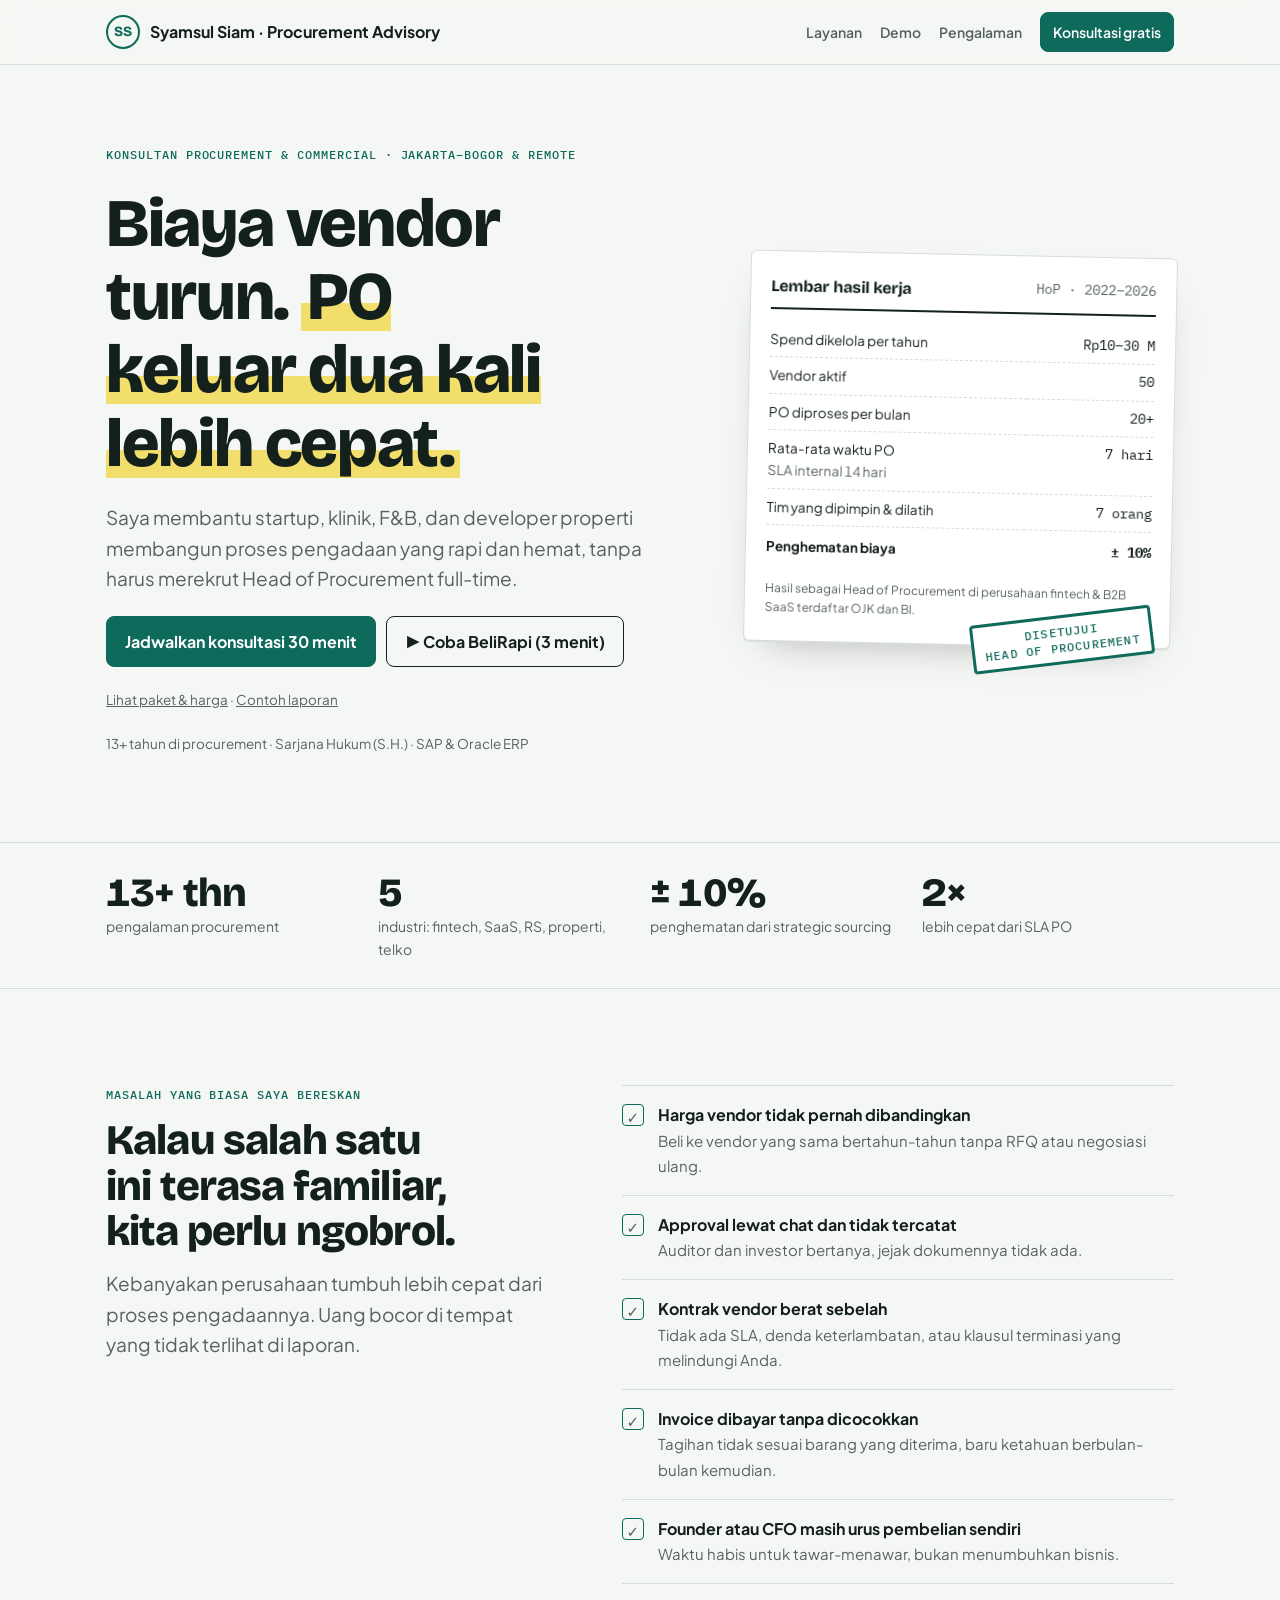
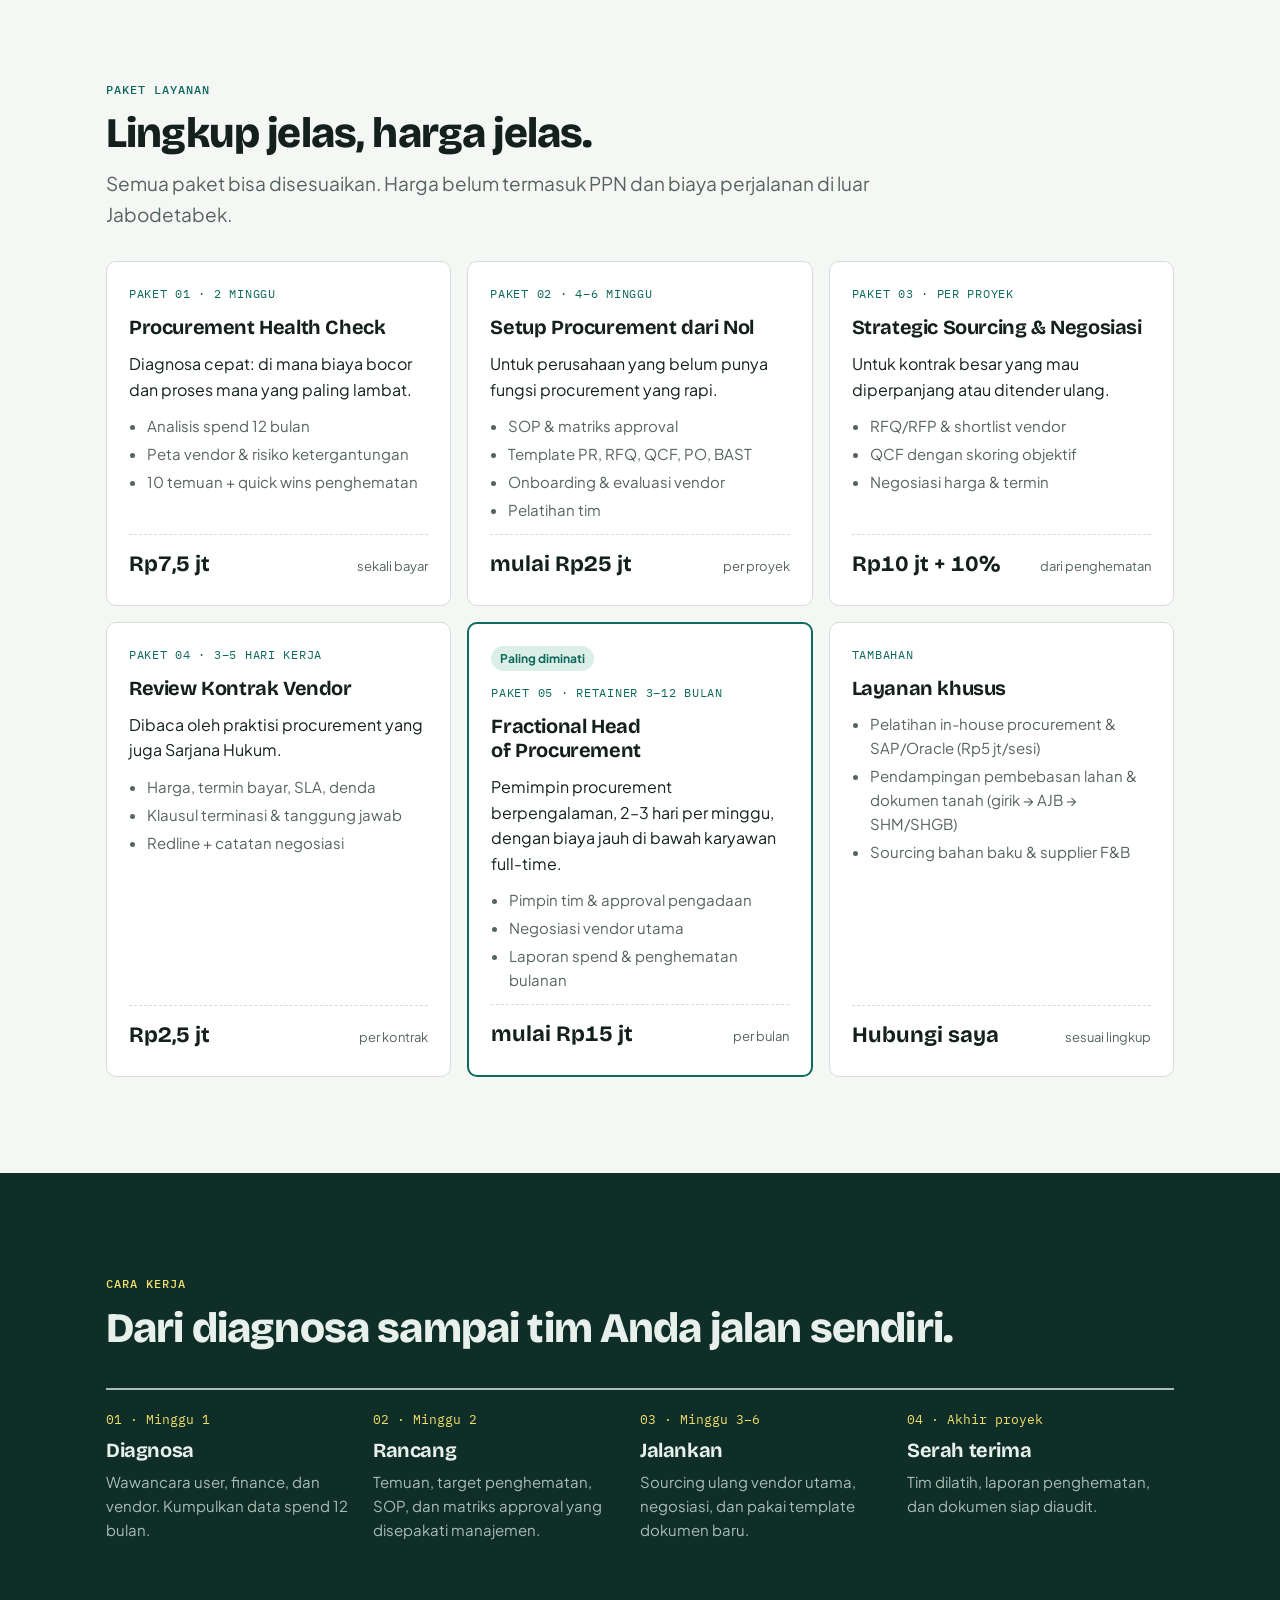
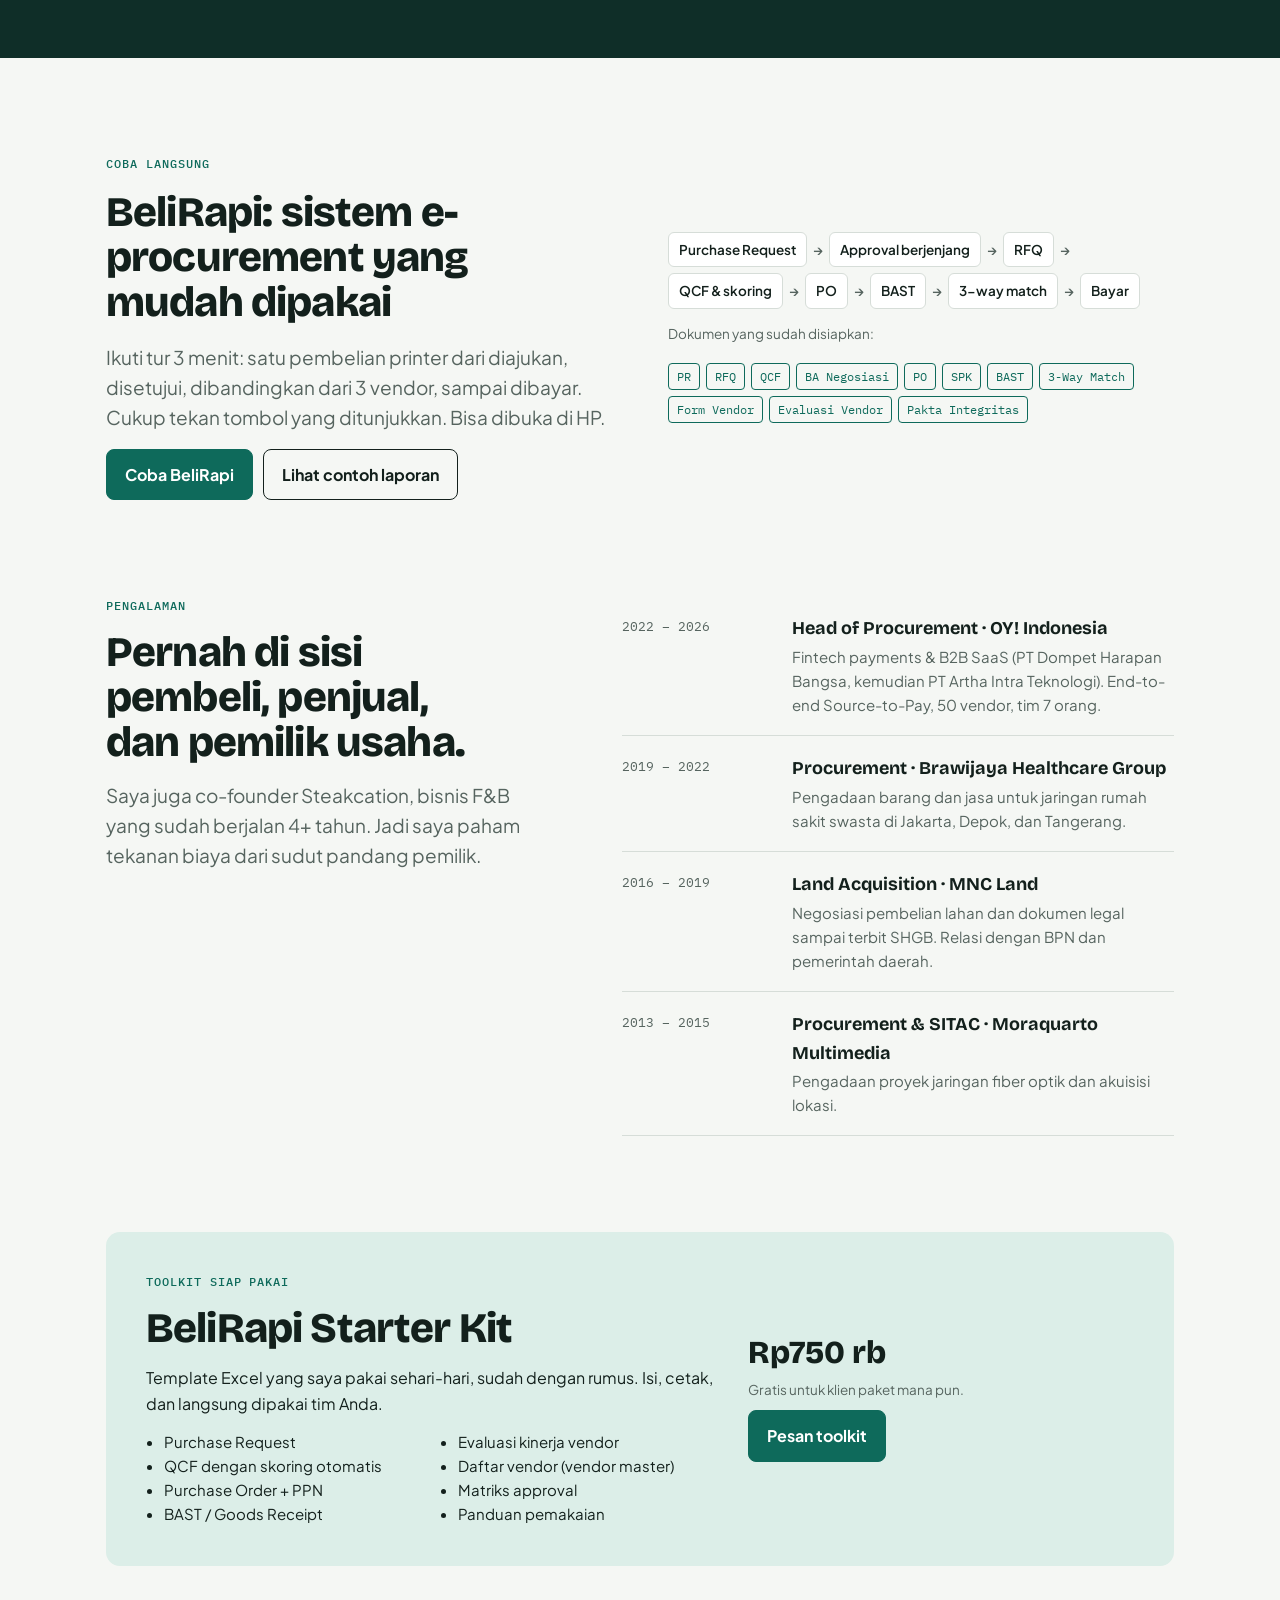
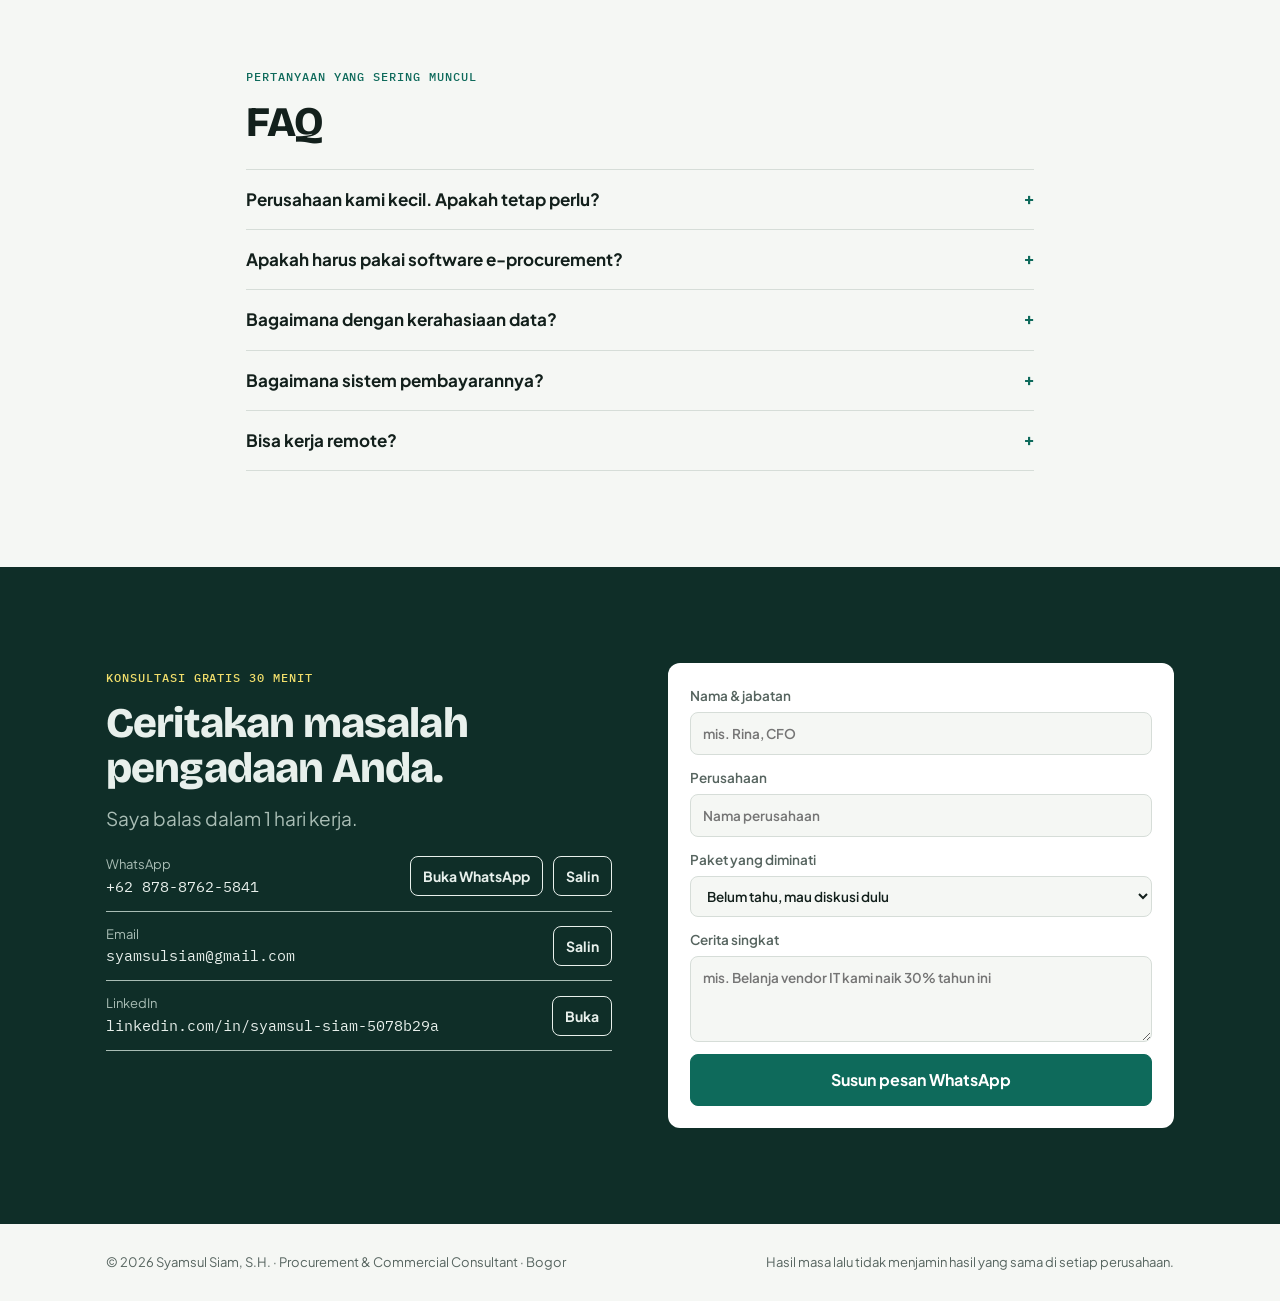
==== commit 2a0179b4: "Update index.html" ====
--- a/index.html
+++ b/index.html
@@ -29,11 +29,11 @@
 }
 @media (prefers-color-scheme: dark){:root:not([data-theme="light"]){
   --paper:#0E1513; --card:#16201D; --ink:#E6EEEA; --muted:#9CABA5; --rule:#2A3632;
-  --stamp:#48BFA5; --stamp-ink:#062019; --stamp-soft:#173A33; --mark:#D9C552; --mark-ink:#13201C;
+  --stamp:#48BFA5; --stamp-ink:#062019; --stamp-soft:#173A33; --mark:#5E5A22; --mark-ink:#13201C;
   --band:#0A2621; --band-ink:#E6EEEA; --band-muted:#9DB5AC; color-scheme:dark}}
 :root[data-theme="dark"]{
   --paper:#0E1513; --card:#16201D; --ink:#E6EEEA; --muted:#9CABA5; --rule:#2A3632;
-  --stamp:#48BFA5; --stamp-ink:#062019; --stamp-soft:#173A33; --mark:#D9C552; --mark-ink:#13201C;
+  --stamp:#48BFA5; --stamp-ink:#062019; --stamp-soft:#173A33; --mark:#5E5A22; --mark-ink:#13201C;
   --band:#0A2621; --band-ink:#E6EEEA; --band-muted:#9DB5AC; color-scheme:dark}
 *{box-sizing:border-box}
 html{scroll-behavior:smooth}
@@ -180,7 +180,7 @@
     <span class="eyebrow">Konsultan Procurement & Commercial · Jakarta–Bogor & remote</span>
     <h1>Biaya vendor turun. <span class="mark">PO keluar dua kali lebih cepat.</span></h1>
     <p class="lead">Saya membantu startup, klinik, F&B, dan developer properti membangun proses pengadaan yang rapi dan hemat, tanpa harus merekrut Head of Procurement full-time.</p>
-    <div class="ctas"><a class="btn solid" href="#kontak">Jadwalkan konsultasi 30 menit</a><a class="btn" href="demo.html">&#9654; Coba demo 3 menit</a></div>
+    <div class="ctas"><a class="btn solid" href="#kontak">Jadwalkan konsultasi 30 menit</a><a class="btn" href="demo.html">&#9654; Coba BeliRapi (3 menit)</a></div>
     <p class="small"><a href="#layanan">Lihat paket & harga</a> · <a href="contoh-laporan.html">Contoh laporan</a></p>
     <p class="small">13+ tahun di procurement · Sarjana Hukum (S.H.) · SAP & Oracle ERP</p>
   </div>
@@ -247,9 +247,9 @@
 <section id="demo"><div class="w demo">
   <div style="display:flex;flex-direction:column;gap:16px;min-width:0">
     <span class="eyebrow">Coba langsung</span>
-    <h2>Demo sistem e-procurement</h2>
+    <h2>BeliRapi: sistem e-procurement yang mudah dipakai</h2>
     <p class="lead">Ikuti tur 3 menit: satu pembelian printer dari diajukan, disetujui, dibandingkan dari 3 vendor, sampai dibayar. Cukup tekan tombol yang ditunjukkan. Bisa dibuka di HP.</p>
-    <div class="ctas"><a class="btn solid" href="demo.html">Coba demo e-procurement</a><a class="btn" id="hcLink" href="contoh-laporan.html">Lihat contoh laporan</a></div>
+    <div class="ctas"><a class="btn solid" href="demo.html">Coba BeliRapi</a><a class="btn" id="hcLink" href="contoh-laporan.html">Lihat contoh laporan</a></div>
   </div>
   <div style="display:flex;flex-direction:column;gap:14px;min-width:0">
     <div class="flow"><span class="s">Purchase Request</span><span class="a">→</span><span class="s">Approval berjenjang</span><span class="a">→</span><span class="s">RFQ</span><span class="a">→</span><span class="s">QCF & skoring</span><span class="a">→</span><span class="s">PO</span><span class="a">→</span><span class="s">BAST</span><span class="a">→</span><span class="s">3-way match</span><span class="a">→</span><span class="s">Bayar</span></div>
@@ -276,14 +276,14 @@
   <div class="offer">
     <div style="display:flex;flex-direction:column;gap:14px;min-width:0">
       <span class="eyebrow">Toolkit siap pakai</span>
-      <h2>Procurement Starter Kit</h2>
+      <h2>BeliRapi Starter Kit</h2>
       <p>Template Excel yang saya pakai sehari-hari, sudah dengan rumus. Isi, cetak, dan langsung dipakai tim Anda.</p>
       <ul><li>Purchase Request</li><li>QCF dengan skoring otomatis</li><li>Purchase Order + PPN</li><li>BAST / Goods Receipt</li><li>Evaluasi kinerja vendor</li><li>Daftar vendor (vendor master)</li><li>Matriks approval</li><li>Panduan pemakaian</li></ul>
     </div>
     <div style="display:flex;flex-direction:column;gap:10px;align-items:flex-start">
       <p style="font-family:var(--f-display);font-size:32px;font-weight:800;line-height:1">Rp750 rb</p>
       <p class="small">Gratis untuk klien paket mana pun.</p>
-      <a class="btn solid" href="#kontak" data-pre="Saya ingin membeli Procurement Starter Kit.">Pesan toolkit</a>
+      <a class="btn solid" href="#kontak" data-pre="Saya ingin membeli BeliRapi Starter Kit.">Pesan toolkit</a>
     </div>
   </div>
 </div></section>
@@ -312,7 +312,7 @@
   <form id="f" novalidate>
     <label for="fn">Nama & jabatan<input id="fn" placeholder="mis. Rina, CFO"></label>
     <label for="fc">Perusahaan<input id="fc" placeholder="Nama perusahaan"></label>
-    <label for="fp">Paket yang diminati<select id="fp"><option>Belum tahu, mau diskusi dulu</option><option>Procurement Health Check</option><option>Setup Procurement dari Nol</option><option>Strategic Sourcing & Negosiasi</option><option>Review Kontrak Vendor</option><option>Fractional Head of Procurement</option><option>Procurement Starter Kit</option></select></label>
+    <label for="fp">Paket yang diminati<select id="fp"><option>Belum tahu, mau diskusi dulu</option><option>Procurement Health Check</option><option>Setup Procurement dari Nol</option><option>Strategic Sourcing & Negosiasi</option><option>Review Kontrak Vendor</option><option>Fractional Head of Procurement</option><option>BeliRapi Starter Kit</option></select></label>
     <label for="fm">Cerita singkat<textarea id="fm" rows="3" placeholder="mis. Belanja vendor IT kami naik 30% tahun ini"></textarea></label>
     <button class="btn solid" type="submit" style="background:var(--stamp);border-color:var(--stamp);color:var(--stamp-ink)">Susun pesan WhatsApp</button>
     <div id="out" hidden></div>
@@ -326,7 +326,7 @@
 (function(){
  function toast(m){var t=document.getElementById('t');t.innerHTML='<div class="toast" role="status"></div>';t.firstChild.textContent=m;clearTimeout(toast.x);toast.x=setTimeout(function(){t.innerHTML=''},2200)}
  function copy(v){try{navigator.clipboard.writeText(v).then(function(){toast('Disalin: '+v)},function(){toast(v)})}catch(e){toast(v)}}
- document.addEventListener('click',function(e){var b=e.target.closest('[data-copy]');if(b){copy(b.dataset.copy)}var p=e.target.closest('[data-pre]');if(p){var s=document.getElementById('fp');s.value='Procurement Starter Kit'}});
+ document.addEventListener('click',function(e){var b=e.target.closest('[data-copy]');if(b){copy(b.dataset.copy)}var p=e.target.closest('[data-pre]');if(p){var s=document.getElementById('fp');s.value='BeliRapi Starter Kit'}});
  document.getElementById('f').addEventListener('submit',function(e){
   e.preventDefault();
   var n=document.getElementById('fn').value.trim(),c=document.getElementById('fc').value.trim(),p=document.getElementById('fp').value,m=document.getElementById('fm').value.trim();
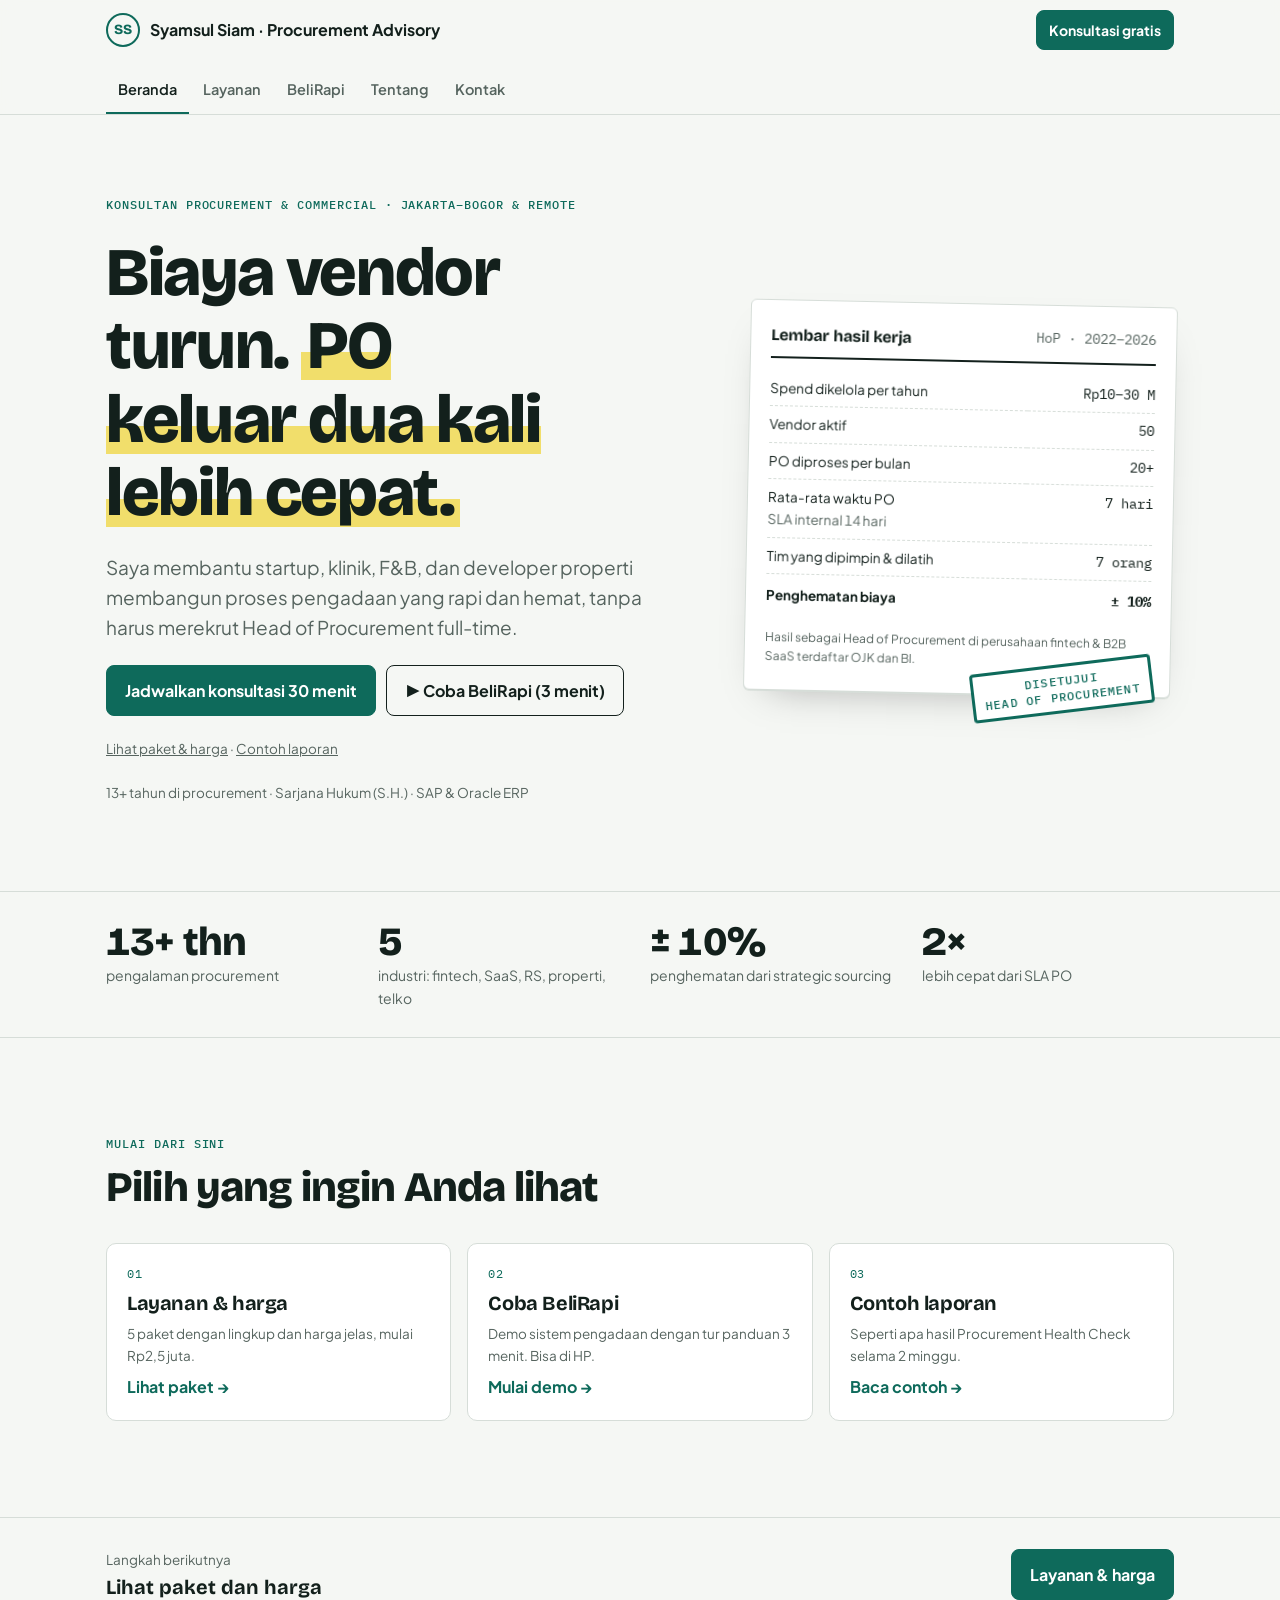
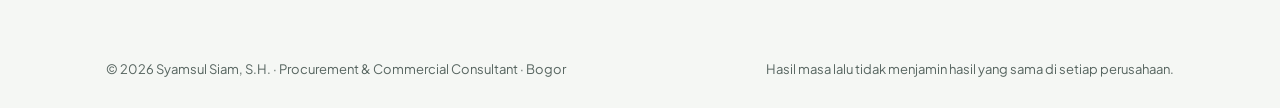
==== commit 1d57ebb0: "Add files via upload" ====
--- a/index.html
+++ b/index.html
@@ -3,6 +3,7 @@
 <head>
 <meta charset="utf-8">
 <meta name="viewport" content="width=device-width,initial-scale=1,viewport-fit=cover">
+<title>Syamsul Siam · Konsultan Procurement</title>
 <meta name="description" content="Bantu perusahaan menurunkan biaya vendor dan mempercepat proses pengadaan. 13+ tahun di procurement fintech, SaaS, rumah sakit, dan properti.">
 <meta property="og:type" content="website">
 <meta property="og:title" content="Syamsul Siam · Konsultan Procurement">
@@ -11,177 +12,25 @@
 <meta property="og:url" content="https://syamsulsiam.github.io/">
 <meta name="twitter:card" content="summary_large_image">
 <link rel="icon" href="data:image/svg+xml,%3Csvg xmlns='http://www.w3.org/2000/svg' viewBox='0 0 64 64'%3E%3Ccircle cx='32' cy='32' r='29' fill='%23ffffff' stroke='%230E6A5B' stroke-width='5'/%3E%3Ctext x='32' y='41' font-family='Arial' font-weight='700' font-size='24' text-anchor='middle' fill='%230E6A5B'%3ESS%3C/text%3E%3C/svg%3E">
-<style>:root{padding-top:env(safe-area-inset-top,0px);padding-bottom:env(safe-area-inset-bottom,0px)}body{margin:0;font-size:14px}img{max-width:100%}[hidden]{display:none!important}</style>
-<title>Syamsul Siam Procurement Advisory</title>
-<meta name="claude:viewport-fit-sides" content="cover">
 <link rel="preconnect" href="https://fonts.googleapis.com">
 <link rel="preconnect" href="https://fonts.gstatic.com" crossorigin>
 <link rel="stylesheet" href="https://fonts.googleapis.com/css2?family=Bricolage+Grotesque:opsz,wght@12..96,500;12..96,700;12..96,800&family=Plus+Jakarta+Sans:wght@400;500;600;700&family=IBM+Plex+Mono:wght@400;500&display=swap">
-<style>
-/* Layout: one reading column with full-bleed bands; the hero pairs the promise with a stamped PO-style "proof sheet" — procurement paperwork as the visual language */
-:root{
-  --paper:#F5F7F4; --card:#FFFFFF; --ink:#13201C; --muted:#56645F; --rule:#D6DDD8;
-  --stamp:#0E6A5B; --stamp-ink:#FFFFFF; --stamp-soft:#DCEEE8; --mark:#F1DE6B; --mark-ink:#13201C;
-  --band:#0F2E28; --band-ink:#E8F0EC; --band-muted:#A9BDB5;
-  --f-display:"Bricolage Grotesque","Plus Jakarta Sans",system-ui,sans-serif;
-  --f-body:"Plus Jakarta Sans",system-ui,-apple-system,"Segoe UI",sans-serif;
-  --f-mono:"IBM Plex Mono",ui-monospace,Menlo,monospace;
-}
-@media (prefers-color-scheme: dark){:root:not([data-theme="light"]){
-  --paper:#0E1513; --card:#16201D; --ink:#E6EEEA; --muted:#9CABA5; --rule:#2A3632;
-  --stamp:#48BFA5; --stamp-ink:#062019; --stamp-soft:#173A33; --mark:#5E5A22; --mark-ink:#13201C;
-  --band:#0A2621; --band-ink:#E6EEEA; --band-muted:#9DB5AC; color-scheme:dark}}
-:root[data-theme="dark"]{
-  --paper:#0E1513; --card:#16201D; --ink:#E6EEEA; --muted:#9CABA5; --rule:#2A3632;
-  --stamp:#48BFA5; --stamp-ink:#062019; --stamp-soft:#173A33; --mark:#5E5A22; --mark-ink:#13201C;
-  --band:#0A2621; --band-ink:#E6EEEA; --band-muted:#9DB5AC; color-scheme:dark}
-*{box-sizing:border-box}
-html{scroll-behavior:smooth}
-@media (prefers-reduced-motion:reduce){html{scroll-behavior:auto}}
-body{background:var(--paper);color:var(--ink);font-family:var(--f-body);font-size:16px;line-height:1.6}
-body::before{content:"";position:fixed;inset:0 0 auto;height:env(safe-area-inset-top,0px);z-index:30;background:var(--paper)}
-a{color:inherit}
-.w{max-width:1100px;margin:0 auto;padding-left:max(16px,env(safe-area-inset-left,0px));padding-right:max(16px,env(safe-area-inset-right,0px))}
-h1,h2,h3{font-family:var(--f-display);letter-spacing:-.02em;text-wrap:balance;margin:0;line-height:1.08}
-h1{font-size:clamp(36px,6.4vw,68px);font-weight:800}
-h2{font-size:clamp(28px,4vw,42px);font-weight:800}
-h3{font-size:20px;font-weight:700;line-height:1.2}
-p{margin:0}
-.lead{font-size:clamp(17px,2vw,19px);color:var(--muted);max-width:58ch}
-.eyebrow{font-family:var(--f-mono);font-size:12px;letter-spacing:.08em;text-transform:uppercase;color:var(--stamp);font-weight:500}
-.mark{background:linear-gradient(transparent 58%,var(--mark) 58%,var(--mark) 92%,transparent 92%);color:inherit;padding:0 .08em}
-.mono{font-family:var(--f-mono)}
-.num{font-variant-numeric:tabular-nums}
-/* header */
-.nav{position:sticky;top:env(safe-area-inset-top,0px);z-index:20;background:color-mix(in srgb,var(--paper) 92%,transparent);backdrop-filter:blur(8px);border-bottom:1px solid var(--rule)}
-.nav .w{display:flex;align-items:center;justify-content:space-between;gap:12px;padding-block:12px}
-.who{display:flex;align-items:center;gap:10px;font-weight:700;text-decoration:none;min-width:0}
-.seal{width:34px;height:34px;border-radius:50%;border:2px solid var(--stamp);color:var(--stamp);display:grid;place-items:center;font-family:var(--f-display);font-weight:800;font-size:14px;flex:none}
-.who span{white-space:nowrap;overflow:hidden;text-overflow:ellipsis}
-.links{display:flex;gap:18px;align-items:center}
-.links a{text-decoration:none;color:var(--muted);font-weight:600;font-size:14px}
-.links a:hover{color:var(--ink)}
-@media (max-width:760px){.links a.hide{display:none}}
-.btn{display:inline-flex;align-items:center;justify-content:center;gap:8px;padding:12px 18px;border-radius:8px;font-weight:700;text-decoration:none;border:1.5px solid var(--ink);background:transparent;color:var(--ink);cursor:pointer;font:inherit;font-weight:700;white-space:nowrap}
-.btn.solid{background:var(--stamp);border-color:var(--stamp);color:var(--stamp-ink)}
-.btn.sm{padding:8px 12px;font-size:14px}
-.btn:focus-visible,a:focus-visible{outline:2px solid var(--stamp);outline-offset:3px}
-section{padding-block:clamp(56px,8vw,96px)}
-/* hero */
-.hero{padding-block:clamp(40px,7vw,80px) clamp(48px,7vw,88px);overflow-x:clip}
-.hero .w{display:grid;grid-template-columns:minmax(0,1.15fr) minmax(0,.85fr);gap:clamp(28px,5vw,64px);align-items:center}
-@media (max-width:900px){.hero .w{grid-template-columns:minmax(0,1fr)}}
-.hero-copy{display:flex;flex-direction:column;gap:22px;min-width:0}
-.ctas{display:flex;flex-wrap:wrap;gap:10px}
-.small{font-size:13.5px;color:var(--muted)}
-/* proof sheet */
-.sheet{position:relative;background:var(--card);border:1px solid var(--rule);border-radius:6px;padding:22px 20px 24px;font-size:13.5px;box-shadow:0 1px 0 var(--rule),0 18px 40px -24px rgba(0,0,0,.35);transform:rotate(1.2deg);min-width:0}
-@media (prefers-reduced-motion:no-preference){.sheet{animation:settle .7s cubic-bezier(.2,.8,.2,1) both}@keyframes settle{from{transform:rotate(4deg) translateY(10px)}}}
-.sheet-h{display:flex;justify-content:space-between;gap:10px;border-bottom:2px solid var(--ink);padding-bottom:8px;margin-bottom:12px}
-.sheet-h b{font-family:var(--f-display);font-size:16px}
-.sheet table{width:100%;border-collapse:collapse;font-variant-numeric:tabular-nums}
-.sheet td{padding:7px 0;border-bottom:1px dashed var(--rule);vertical-align:top}
-.sheet td:last-child{text-align:right;font-family:var(--f-mono);white-space:nowrap;padding-left:10px}
-.sheet tr.tot td{border-bottom:0;font-weight:700;padding-top:10px}
-.stampbox{position:absolute;right:16px;bottom:-18px;border:3px solid var(--stamp);color:var(--stamp);background:var(--card);font-family:var(--f-mono);font-weight:500;letter-spacing:.1em;font-size:12px;padding:6px 10px;border-radius:4px;transform:rotate(-8deg);text-align:center;line-height:1.3}
-@media (prefers-reduced-motion:no-preference){.stampbox{animation:stamp .35s .7s cubic-bezier(.3,1.6,.5,1) both}@keyframes stamp{from{transform:rotate(-8deg) scale(1.8);opacity:0}}}
-.fine{font-size:12px;color:var(--muted);margin-top:14px}
-/* stats */
-.stats{border-block:1px solid var(--rule);padding-block:28px}
-.stats .w{display:grid;grid-template-columns:repeat(4,minmax(0,1fr));gap:20px}
-@media (max-width:760px){.stats .w{grid-template-columns:repeat(2,minmax(0,1fr))}}
-.stat .v{font-family:var(--f-display);font-weight:800;font-size:clamp(28px,4vw,40px);letter-spacing:-.02em;font-variant-numeric:tabular-nums;line-height:1.1}
-.stat .l{font-size:14px;color:var(--muted)}
-/* problems */
-.split{display:grid;grid-template-columns:minmax(0,.9fr) minmax(0,1.1fr);gap:clamp(24px,5vw,64px)}
-@media (max-width:860px){.split{grid-template-columns:minmax(0,1fr)}}
-.probs{list-style:none;margin:0;padding:0;display:flex;flex-direction:column}
-.probs li{display:grid;grid-template-columns:auto minmax(0,1fr);gap:14px;padding:16px 0;border-bottom:1px solid var(--rule)}
-.probs li:first-child{border-top:1px solid var(--rule)}
-.tick{width:22px;height:22px;border:1.5px solid var(--stamp);border-radius:4px;display:grid;place-items:center;color:var(--stamp);font-size:13px;font-weight:700;margin-top:2px}
-.probs b{display:block}
-.probs span{color:var(--muted);font-size:15px}
-/* packages */
-.head{display:flex;flex-direction:column;gap:12px;margin-bottom:32px}
-.pk{display:grid;grid-template-columns:repeat(auto-fit,minmax(min(100%,300px),1fr));gap:16px}
-.card{background:var(--card);border:1px solid var(--rule);border-radius:10px;padding:22px;display:flex;flex-direction:column;gap:12px;min-width:0}
-.card.feature{border:2px solid var(--stamp)}
-.code{font-family:var(--f-mono);font-size:12px;color:var(--stamp);letter-spacing:.06em}
-.card ul{margin:0;padding-left:18px;color:var(--muted);font-size:15px;display:flex;flex-direction:column;gap:4px}
-.price{margin-top:auto;padding-top:12px;border-top:1px dashed var(--rule);display:flex;justify-content:space-between;align-items:baseline;gap:8px;flex-wrap:wrap}
-.price b{font-family:var(--f-display);font-size:22px;font-variant-numeric:tabular-nums}
-.price span{font-size:13px;color:var(--muted)}
-.tag{align-self:flex-start;background:var(--stamp-soft);color:var(--stamp);font-size:12px;font-weight:700;padding:3px 9px;border-radius:999px}
-/* process */
-.band{background:var(--band);color:var(--band-ink)}
-.band .lead,.band .muted{color:var(--band-muted)}
-.band .eyebrow{color:var(--mark)}
-.steps{display:grid;grid-template-columns:repeat(4,minmax(0,1fr));gap:0;margin-top:36px;counter-reset:s}
-@media (max-width:860px){.steps{grid-template-columns:minmax(0,1fr)}}
-.step{padding:20px 20px 20px 0;border-top:2px solid var(--band-muted);display:flex;flex-direction:column;gap:8px;min-width:0}
-@media (max-width:860px){.step{padding:18px 0}}
-.step .n{font-family:var(--f-mono);color:var(--mark);font-size:13px}
-.step p{color:var(--band-muted);font-size:15px}
-/* demo */
-.demo{display:grid;grid-template-columns:minmax(0,1fr) minmax(0,1fr);gap:clamp(24px,5vw,56px);align-items:center}
-@media (max-width:860px){.demo{grid-template-columns:minmax(0,1fr)}}
-.flow{display:flex;flex-wrap:wrap;gap:6px;align-items:center;font-size:13.5px;font-weight:600}
-.flow span.s{background:var(--card);border:1px solid var(--rule);padding:6px 10px;border-radius:6px}
-.flow span.a{color:var(--muted)}
-.doclist{display:flex;flex-wrap:wrap;gap:6px;margin-top:4px}
-.doclist span{font-family:var(--f-mono);font-size:12px;border:1px solid var(--stamp);color:var(--stamp);padding:3px 8px;border-radius:4px}
-/* experience */
-.xp{list-style:none;margin:0;padding:0}
-.xp li{display:grid;grid-template-columns:150px minmax(0,1fr);gap:20px;padding:18px 0;border-bottom:1px solid var(--rule)}
-@media (max-width:640px){.xp li{grid-template-columns:minmax(0,1fr);gap:4px}}
-.xp .yr{font-family:var(--f-mono);font-size:13px;color:var(--muted);padding-top:3px}
-.xp b{font-family:var(--f-display);font-size:18px}
-.xp p{color:var(--muted);font-size:15px;margin-top:2px}
-/* toolkit */
-.offer{display:grid;grid-template-columns:minmax(0,1.2fr) minmax(0,.8fr);gap:24px;align-items:center;background:var(--stamp-soft);border-radius:14px;padding:clamp(22px,4vw,40px)}
-@media (max-width:860px){.offer{grid-template-columns:minmax(0,1fr)}}
-.offer ul{margin:0;padding-left:18px;columns:2;column-gap:28px;font-size:15px}
-@media (max-width:520px){.offer ul{columns:1}}
-/* faq */
-details{border-bottom:1px solid var(--rule);padding:16px 0}
-details:first-of-type{border-top:1px solid var(--rule)}
-summary{cursor:pointer;font-weight:700;font-size:17px;list-style:none;display:flex;justify-content:space-between;gap:12px}
-summary::-webkit-details-marker{display:none}
-summary::after{content:"+";font-family:var(--f-mono);color:var(--stamp)}
-details[open] summary::after{content:"–"}
-details p{color:var(--muted);margin-top:8px;max-width:68ch}
-/* contact */
-.contact .w{display:grid;grid-template-columns:minmax(0,1fr) minmax(0,1fr);gap:clamp(24px,5vw,56px)}
-@media (max-width:860px){.contact .w{grid-template-columns:minmax(0,1fr)}}
-.lines{display:flex;flex-direction:column;gap:12px;margin-top:20px}
-.line{display:flex;justify-content:space-between;align-items:center;gap:10px;flex-wrap:wrap;border-bottom:1px solid var(--band-muted);padding-bottom:12px}
-.line .k{font-size:13px;color:var(--band-muted)}
-.line .val{font-family:var(--f-mono);font-size:15px;user-select:all;word-break:break-all}
-.band .btn{border-color:var(--band-ink);color:var(--band-ink)}
-.band .btn.solid{background:var(--mark);border-color:var(--mark);color:var(--mark-ink)}
-form{display:flex;flex-direction:column;gap:12px;background:var(--card);color:var(--ink);border-radius:12px;padding:22px;min-width:0}
-label{display:flex;flex-direction:column;gap:5px;font-size:13.5px;font-weight:600;color:var(--muted)}
-input,select,textarea{font:inherit;color:var(--ink);background:var(--paper);border:1px solid var(--rule);border-radius:8px;padding:10px 12px;width:100%;min-width:0}
-input:focus-visible,select:focus-visible,textarea:focus-visible{outline:2px solid var(--stamp);outline-offset:1px}
-.out{background:var(--paper);border:1px dashed var(--stamp);border-radius:8px;padding:12px;font-size:14px;white-space:pre-wrap}
-footer{padding-block:28px;font-size:13px;color:var(--muted)}
-footer .w{display:flex;justify-content:space-between;gap:12px;flex-wrap:wrap}
-.toast{position:fixed;left:50%;bottom:calc(20px + env(safe-area-inset-bottom,0px));transform:translateX(-50%);background:var(--ink);color:var(--paper);padding:10px 16px;border-radius:8px;font-weight:600;z-index:50;max-width:calc(100% - 32px)}
-</style>
-
+<link rel="stylesheet" href="style.css">
+</head>
+<body>
 <header class="nav"><div class="w">
-  <a class="who" href="#top"><span class="seal" aria-hidden="true">SS</span><span>Syamsul Siam · Procurement Advisory</span></a>
-  <nav class="links" aria-label="Navigasi"><a class="hide" href="#layanan">Layanan</a><a class="hide" href="#demo">Demo</a><a class="hide" href="#pengalaman">Pengalaman</a><a class="btn sm solid" href="#kontak">Konsultasi gratis</a></nav>
+  <a class="who" href="index.html"><span class="seal" aria-hidden="true">SS</span><span>Syamsul Siam · Procurement Advisory</span></a>
+  <a class="btn sm solid" href="kontak.html">Konsultasi gratis</a>
+  <nav class="tabs" aria-label="Menu"><a href="index.html" aria-current="page">Beranda</a><a href="layanan.html">Layanan</a><a href="belirapi.html">BeliRapi</a><a href="tentang.html">Tentang</a><a href="kontak.html">Kontak</a></nav>
 </div></header>
-
-<main id="top">
+<main>
 <section class="hero"><div class="w">
   <div class="hero-copy">
     <span class="eyebrow">Konsultan Procurement & Commercial · Jakarta–Bogor & remote</span>
     <h1>Biaya vendor turun. <span class="mark">PO keluar dua kali lebih cepat.</span></h1>
     <p class="lead">Saya membantu startup, klinik, F&B, dan developer properti membangun proses pengadaan yang rapi dan hemat, tanpa harus merekrut Head of Procurement full-time.</p>
-    <div class="ctas"><a class="btn solid" href="#kontak">Jadwalkan konsultasi 30 menit</a><a class="btn" href="demo.html">&#9654; Coba BeliRapi (3 menit)</a></div>
-    <p class="small"><a href="#layanan">Lihat paket & harga</a> · <a href="contoh-laporan.html">Contoh laporan</a></p>
+    <div class="ctas"><a class="btn solid" href="kontak.html">Jadwalkan konsultasi 30 menit</a><a class="btn" href="demo.html">&#9654; Coba BeliRapi (3 menit)</a></div>
+    <p class="small"><a href="layanan.html">Lihat paket & harga</a> · <a href="contoh-laporan.html">Contoh laporan</a></p>
     <p class="small">13+ tahun di procurement · Sarjana Hukum (S.H.) · SAP & Oracle ERP</p>
   </div>
   <aside class="sheet" aria-label="Ringkasan hasil kerja sebagai Head of Procurement">
@@ -198,146 +47,24 @@
     <div class="stampbox" aria-hidden="true">DISETUJUI<br>HEAD OF PROCUREMENT</div>
   </aside>
 </div></section>
-
 <div class="stats"><div class="w">
   <div class="stat"><div class="v">13+ thn</div><div class="l">pengalaman procurement</div></div>
   <div class="stat"><div class="v">5</div><div class="l">industri: fintech, SaaS, RS, properti, telko</div></div>
   <div class="stat"><div class="v">± 10%</div><div class="l">penghematan dari strategic sourcing</div></div>
   <div class="stat"><div class="v">2×</div><div class="l">lebih cepat dari SLA PO</div></div>
 </div></div>
-
-<section><div class="w split">
-  <div style="display:flex;flex-direction:column;gap:14px">
-    <span class="eyebrow">Masalah yang biasa saya bereskan</span>
-    <h2>Kalau salah satu ini terasa familiar, kita perlu ngobrol.</h2>
-    <p class="lead">Kebanyakan perusahaan tumbuh lebih cepat dari proses pengadaannya. Uang bocor di tempat yang tidak terlihat di laporan.</p>
-  </div>
-  <ul class="probs">
-    <li><span class="tick" aria-hidden="true">✓</span><div><b>Harga vendor tidak pernah dibandingkan</b><span>Beli ke vendor yang sama bertahun-tahun tanpa RFQ atau negosiasi ulang.</span></div></li>
-    <li><span class="tick" aria-hidden="true">✓</span><div><b>Approval lewat chat dan tidak tercatat</b><span>Auditor dan investor bertanya, jejak dokumennya tidak ada.</span></div></li>
-    <li><span class="tick" aria-hidden="true">✓</span><div><b>Kontrak vendor berat sebelah</b><span>Tidak ada SLA, denda keterlambatan, atau klausul terminasi yang melindungi Anda.</span></div></li>
-    <li><span class="tick" aria-hidden="true">✓</span><div><b>Invoice dibayar tanpa dicocokkan</b><span>Tagihan tidak sesuai barang yang diterima, baru ketahuan berbulan-bulan kemudian.</span></div></li>
-    <li><span class="tick" aria-hidden="true">✓</span><div><b>Founder atau CFO masih urus pembelian sendiri</b><span>Waktu habis untuk tawar-menawar, bukan menumbuhkan bisnis.</span></div></li>
-  </ul>
-</div></section>
-
-<section id="layanan" style="padding-top:0"><div class="w">
-  <div class="head"><span class="eyebrow">Paket layanan</span><h2>Lingkup jelas, harga jelas.</h2><p class="lead">Semua paket bisa disesuaikan. Harga belum termasuk PPN dan biaya perjalanan di luar Jabodetabek.</p></div>
-  <div class="pk">
-    <article class="card"><span class="code">PAKET 01 · 2 MINGGU</span><h3>Procurement Health Check</h3><p>Diagnosa cepat: di mana biaya bocor dan proses mana yang paling lambat.</p><ul><li>Analisis spend 12 bulan</li><li>Peta vendor & risiko ketergantungan</li><li>10 temuan + quick wins penghematan</li></ul><div class="price"><b>Rp7,5 jt</b><span>sekali bayar</span></div></article>
-    <article class="card"><span class="code">PAKET 02 · 4–6 MINGGU</span><h3>Setup Procurement dari Nol</h3><p>Untuk perusahaan yang belum punya fungsi procurement yang rapi.</p><ul><li>SOP & matriks approval</li><li>Template PR, RFQ, QCF, PO, BAST</li><li>Onboarding & evaluasi vendor</li><li>Pelatihan tim</li></ul><div class="price"><b>mulai Rp25 jt</b><span>per proyek</span></div></article>
-    <article class="card"><span class="code">PAKET 03 · PER PROYEK</span><h3>Strategic Sourcing & Negosiasi</h3><p>Untuk kontrak besar yang mau diperpanjang atau ditender ulang.</p><ul><li>RFQ/RFP & shortlist vendor</li><li>QCF dengan skoring objektif</li><li>Negosiasi harga & termin</li></ul><div class="price"><b>Rp10 jt + 10%</b><span>dari penghematan</span></div></article>
-    <article class="card"><span class="code">PAKET 04 · 3–5 HARI KERJA</span><h3>Review Kontrak Vendor</h3><p>Dibaca oleh praktisi procurement yang juga Sarjana Hukum.</p><ul><li>Harga, termin bayar, SLA, denda</li><li>Klausul terminasi & tanggung jawab</li><li>Redline + catatan negosiasi</li></ul><div class="price"><b>Rp2,5 jt</b><span>per kontrak</span></div></article>
-    <article class="card feature"><span class="tag">Paling diminati</span><span class="code">PAKET 05 · RETAINER 3–12 BULAN</span><h3>Fractional Head of Procurement</h3><p>Pemimpin procurement berpengalaman, 2–3 hari per minggu, dengan biaya jauh di bawah karyawan full-time.</p><ul><li>Pimpin tim & approval pengadaan</li><li>Negosiasi vendor utama</li><li>Laporan spend & penghematan bulanan</li></ul><div class="price"><b>mulai Rp15 jt</b><span>per bulan</span></div></article>
-    <article class="card"><span class="code">TAMBAHAN</span><h3>Layanan khusus</h3><ul><li>Pelatihan in-house procurement & SAP/Oracle (Rp5 jt/sesi)</li><li>Pendampingan pembebasan lahan & dokumen tanah (girik → AJB → SHM/SHGB)</li><li>Sourcing bahan baku & supplier F&B</li></ul><div class="price"><b>Hubungi saya</b><span>sesuai lingkup</span></div></article>
+<section><div class="w">
+  <div class="head"><span class="eyebrow">Mulai dari sini</span><h2>Pilih yang ingin Anda lihat</h2></div>
+  <div class="start">
+    <a class="go" href="layanan.html"><span class="code">01</span><h3>Layanan & harga</h3><p class="small">5 paket dengan lingkup dan harga jelas, mulai Rp2,5 juta.</p><span class="arrow">Lihat paket &rarr;</span></a>
+    <a class="go" href="demo.html"><span class="code">02</span><h3>Coba BeliRapi</h3><p class="small">Demo sistem pengadaan dengan tur panduan 3 menit. Bisa di HP.</p><span class="arrow">Mulai demo &rarr;</span></a>
+    <a class="go" href="contoh-laporan.html"><span class="code">03</span><h3>Contoh laporan</h3><p class="small">Seperti apa hasil Procurement Health Check selama 2 minggu.</p><span class="arrow">Baca contoh &rarr;</span></a>
   </div>
 </div></section>
-
-<section class="band"><div class="w">
-  <span class="eyebrow">Cara kerja</span>
-  <h2 style="margin-top:12px">Dari diagnosa sampai tim Anda jalan sendiri.</h2>
-  <div class="steps">
-    <div class="step"><span class="n">01 · Minggu 1</span><h3>Diagnosa</h3><p>Wawancara user, finance, dan vendor. Kumpulkan data spend 12 bulan.</p></div>
-    <div class="step"><span class="n">02 · Minggu 2</span><h3>Rancang</h3><p>Temuan, target penghematan, SOP, dan matriks approval yang disepakati manajemen.</p></div>
-    <div class="step"><span class="n">03 · Minggu 3–6</span><h3>Jalankan</h3><p>Sourcing ulang vendor utama, negosiasi, dan pakai template dokumen baru.</p></div>
-    <div class="step"><span class="n">04 · Akhir proyek</span><h3>Serah terima</h3><p>Tim dilatih, laporan penghematan, dan dokumen siap diaudit.</p></div>
-  </div>
-</div></section>
-
-<section id="demo"><div class="w demo">
-  <div style="display:flex;flex-direction:column;gap:16px;min-width:0">
-    <span class="eyebrow">Coba langsung</span>
-    <h2>BeliRapi: sistem e-procurement yang mudah dipakai</h2>
-    <p class="lead">Ikuti tur 3 menit: satu pembelian printer dari diajukan, disetujui, dibandingkan dari 3 vendor, sampai dibayar. Cukup tekan tombol yang ditunjukkan. Bisa dibuka di HP.</p>
-    <div class="ctas"><a class="btn solid" href="demo.html">Coba BeliRapi</a><a class="btn" id="hcLink" href="contoh-laporan.html">Lihat contoh laporan</a></div>
-  </div>
-  <div style="display:flex;flex-direction:column;gap:14px;min-width:0">
-    <div class="flow"><span class="s">Purchase Request</span><span class="a">→</span><span class="s">Approval berjenjang</span><span class="a">→</span><span class="s">RFQ</span><span class="a">→</span><span class="s">QCF & skoring</span><span class="a">→</span><span class="s">PO</span><span class="a">→</span><span class="s">BAST</span><span class="a">→</span><span class="s">3-way match</span><span class="a">→</span><span class="s">Bayar</span></div>
-    <p class="small">Dokumen yang sudah disiapkan:</p>
-    <div class="doclist"><span>PR</span><span>RFQ</span><span>QCF</span><span>BA Negosiasi</span><span>PO</span><span>SPK</span><span>BAST</span><span>3-Way Match</span><span>Form Vendor</span><span>Evaluasi Vendor</span><span>Pakta Integritas</span></div>
-  </div>
-</div></section>
-
-<section id="pengalaman" style="padding-top:0"><div class="w split">
-  <div style="display:flex;flex-direction:column;gap:14px">
-    <span class="eyebrow">Pengalaman</span>
-    <h2>Pernah di sisi pembeli, penjual, dan pemilik usaha.</h2>
-    <p class="lead">Saya juga co-founder Steakcation, bisnis F&B yang sudah berjalan 4+ tahun. Jadi saya paham tekanan biaya dari sudut pandang pemilik.</p>
-  </div>
-  <ul class="xp">
-    <li><span class="yr">2022 – 2026</span><div><b>Head of Procurement · OY! Indonesia</b><p>Fintech payments & B2B SaaS (PT Dompet Harapan Bangsa, kemudian PT Artha Intra Teknologi). End-to-end Source-to-Pay, 50 vendor, tim 7 orang.</p></div></li>
-    <li><span class="yr">2019 – 2022</span><div><b>Procurement · Brawijaya Healthcare Group</b><p>Pengadaan barang dan jasa untuk jaringan rumah sakit swasta di Jakarta, Depok, dan Tangerang.</p></div></li>
-    <li><span class="yr">2016 – 2019</span><div><b>Land Acquisition · MNC Land</b><p>Negosiasi pembelian lahan dan dokumen legal sampai terbit SHGB. Relasi dengan BPN dan pemerintah daerah.</p></div></li>
-    <li><span class="yr">2013 – 2015</span><div><b>Procurement & SITAC · Moraquarto Multimedia</b><p>Pengadaan proyek jaringan fiber optik dan akuisisi lokasi.</p></div></li>
-  </ul>
-</div></section>
-
-<section style="padding-top:0"><div class="w">
-  <div class="offer">
-    <div style="display:flex;flex-direction:column;gap:14px;min-width:0">
-      <span class="eyebrow">Toolkit siap pakai</span>
-      <h2>BeliRapi Starter Kit</h2>
-      <p>Template Excel yang saya pakai sehari-hari, sudah dengan rumus. Isi, cetak, dan langsung dipakai tim Anda.</p>
-      <ul><li>Purchase Request</li><li>QCF dengan skoring otomatis</li><li>Purchase Order + PPN</li><li>BAST / Goods Receipt</li><li>Evaluasi kinerja vendor</li><li>Daftar vendor (vendor master)</li><li>Matriks approval</li><li>Panduan pemakaian</li></ul>
-    </div>
-    <div style="display:flex;flex-direction:column;gap:10px;align-items:flex-start">
-      <p style="font-family:var(--f-display);font-size:32px;font-weight:800;line-height:1">Rp750 rb</p>
-      <p class="small">Gratis untuk klien paket mana pun.</p>
-      <a class="btn solid" href="#kontak" data-pre="Saya ingin membeli BeliRapi Starter Kit.">Pesan toolkit</a>
-    </div>
-  </div>
-</div></section>
-
-<section style="padding-top:0"><div class="w" style="max-width:820px">
-  <span class="eyebrow">Pertanyaan yang sering muncul</span>
-  <h2 style="margin:12px 0 24px">FAQ</h2>
-  <details><summary>Perusahaan kami kecil. Apakah tetap perlu?</summary><p>Kalau belanja vendor Anda di atas Rp1 miliar per tahun, penghematan 5–10% biasanya sudah menutup biaya konsultan. Mulai dari Health Check untuk melihat angkanya dulu.</p></details>
-  <details><summary>Apakah harus pakai software e-procurement?</summary><p>Tidak. Banyak perusahaan cukup dengan SOP, template Excel, dan matriks approval yang disiplin. Kalau sudah memakai SAP, Oracle, atau sistem lain, saya bantu menyesuaikan alurnya.</p></details>
-  <details><summary>Bagaimana dengan kerahasiaan data?</summary><p>Setiap proyek diawali perjanjian kerahasiaan (NDA). Data spend dan kontrak hanya dipakai untuk analisis proyek Anda.</p></details>
-  <details><summary>Bagaimana sistem pembayarannya?</summary><p>DP 50% sebelum mulai, sisanya saat deliverable diserahkan. Untuk retainer, ditagih di awal tiap bulan. Success fee dihitung dari selisih harga lama dan baru selama 12 bulan pertama kontrak.</p></details>
-  <details><summary>Bisa kerja remote?</summary><p>Bisa. Untuk Jakarta dan Bogor saya bisa datang ke kantor. Di luar itu, kerja remote dengan kunjungan sesuai kebutuhan.</p></details>
-</div></section>
-
-<section id="kontak" class="band contact"><div class="w">
-  <div style="min-width:0">
-    <span class="eyebrow">Konsultasi gratis 30 menit</span>
-    <h2 style="margin-top:12px">Ceritakan masalah pengadaan Anda.</h2>
-    <p class="lead" style="margin-top:12px">Saya balas dalam 1 hari kerja.</p>
-    <div class="lines">
-      <div class="line"><div><div class="k">WhatsApp</div><div class="val">+62 878-8762-5841</div></div><div class="ctas"><a class="btn sm" href="https://wa.me/6287887625841" target="_blank" rel="noopener">Buka WhatsApp</a><button class="btn sm" data-copy="+62 878-8762-5841">Salin</button></div></div>
-      <div class="line"><div><div class="k">Email</div><div class="val">syamsulsiam@gmail.com</div></div><button class="btn sm" data-copy="syamsulsiam@gmail.com">Salin</button></div>
-      <div class="line"><div><div class="k">LinkedIn</div><div class="val">linkedin.com/in/syamsul-siam-5078b29a</div></div><a class="btn sm" href="https://www.linkedin.com/in/syamsul-siam-5078b29a" target="_blank" rel="noopener">Buka</a></div>
-    </div>
-  </div>
-  <form id="f" novalidate>
-    <label for="fn">Nama & jabatan<input id="fn" placeholder="mis. Rina, CFO"></label>
-    <label for="fc">Perusahaan<input id="fc" placeholder="Nama perusahaan"></label>
-    <label for="fp">Paket yang diminati<select id="fp"><option>Belum tahu, mau diskusi dulu</option><option>Procurement Health Check</option><option>Setup Procurement dari Nol</option><option>Strategic Sourcing & Negosiasi</option><option>Review Kontrak Vendor</option><option>Fractional Head of Procurement</option><option>BeliRapi Starter Kit</option></select></label>
-    <label for="fm">Cerita singkat<textarea id="fm" rows="3" placeholder="mis. Belanja vendor IT kami naik 30% tahun ini"></textarea></label>
-    <button class="btn solid" type="submit" style="background:var(--stamp);border-color:var(--stamp);color:var(--stamp-ink)">Susun pesan WhatsApp</button>
-    <div id="out" hidden></div>
-  </form>
-</div></section>
 </main>
+<div class="next"><div class="w"><div><span class="small">Langkah berikutnya</span><br><b>Lihat paket dan harga</b></div><a class="btn solid" href="layanan.html">Layanan & harga</a></div></div>
 <footer><div class="w"><span>© 2026 Syamsul Siam, S.H. · Procurement & Commercial Consultant · Bogor</span><span>Hasil masa lalu tidak menjamin hasil yang sama di setiap perusahaan.</span></div></footer>
 <div id="t"></div>
-
-<script>
-(function(){
- function toast(m){var t=document.getElementById('t');t.innerHTML='<div class="toast" role="status"></div>';t.firstChild.textContent=m;clearTimeout(toast.x);toast.x=setTimeout(function(){t.innerHTML=''},2200)}
- function copy(v){try{navigator.clipboard.writeText(v).then(function(){toast('Disalin: '+v)},function(){toast(v)})}catch(e){toast(v)}}
- document.addEventListener('click',function(e){var b=e.target.closest('[data-copy]');if(b){copy(b.dataset.copy)}var p=e.target.closest('[data-pre]');if(p){var s=document.getElementById('fp');s.value='BeliRapi Starter Kit'}});
- document.getElementById('f').addEventListener('submit',function(e){
-  e.preventDefault();
-  var n=document.getElementById('fn').value.trim(),c=document.getElementById('fc').value.trim(),p=document.getElementById('fp').value,m=document.getElementById('fm').value.trim();
-  var msg='Halo Pak Syamsul, saya '+(n||'[nama]')+(c?' dari '+c:'')+'. Saya tertarik dengan: '+p+'.'+(m?' '+m:'')+' Bisa kita jadwalkan konsultasi 30 menit?';
-  var o=document.getElementById('out');o.hidden=false;
-  o.innerHTML='<div class="out"></div><div class="ctas" style="margin-top:10px"><a class="btn solid" target="_blank" rel="noopener" style="background:var(--stamp);border-color:var(--stamp);color:var(--stamp-ink)">Kirim via WhatsApp</a><button type="button" class="btn">Salin pesan</button></div><p class="small" style="margin-top:8px">Kalau WhatsApp tidak terbuka, salin pesan lalu kirim ke +62 878-8762-5841.</p>';
-  o.querySelector('.out').textContent=msg;
-  o.querySelector('a').href='https://wa.me/6287887625841?text='+encodeURIComponent(msg);
-  o.querySelector('button').addEventListener('click',function(){copy(msg)});
- });
-})();
-</script>
-
+<script src="app.js"></script>
+</body>
 </html>
--- a/style.css
+++ b/style.css
@@ -0,0 +1,161 @@
+:root{padding-top:env(safe-area-inset-top,0px);padding-bottom:env(safe-area-inset-bottom,0px)}body{margin:0;font-size:14px}img{max-width:100%}[hidden]{display:none!important}
+/* Layout: one reading column with full-bleed bands; the hero pairs the promise with a stamped PO-style "proof sheet" — procurement paperwork as the visual language */
+:root{
+  --paper:#F5F7F4; --card:#FFFFFF; --ink:#13201C; --muted:#56645F; --rule:#D6DDD8;
+  --stamp:#0E6A5B; --stamp-ink:#FFFFFF; --stamp-soft:#DCEEE8; --mark:#F1DE6B; --mark-ink:#13201C;
+  --band:#E3EFEA; --band-ink:#13201C; --band-muted:#56645F;
+  --f-display:"Bricolage Grotesque","Plus Jakarta Sans",system-ui,sans-serif;
+  --f-body:"Plus Jakarta Sans",system-ui,-apple-system,"Segoe UI",sans-serif;
+  --f-mono:"IBM Plex Mono",ui-monospace,Menlo,monospace;
+}
+*{box-sizing:border-box}
+html{scroll-behavior:smooth}
+@media (prefers-reduced-motion:reduce){html{scroll-behavior:auto}}
+body{background:var(--paper);color:var(--ink);font-family:var(--f-body);font-size:16px;line-height:1.6}
+body::before{content:"";position:fixed;inset:0 0 auto;height:env(safe-area-inset-top,0px);z-index:30;background:var(--paper)}
+a{color:inherit}
+.w{max-width:1100px;margin:0 auto;padding-left:max(16px,env(safe-area-inset-left,0px));padding-right:max(16px,env(safe-area-inset-right,0px))}
+h1,h2,h3{font-family:var(--f-display);letter-spacing:-.02em;text-wrap:balance;margin:0;line-height:1.08}
+h1{font-size:clamp(36px,6.4vw,68px);font-weight:800}
+h2{font-size:clamp(28px,4vw,42px);font-weight:800}
+h3{font-size:20px;font-weight:700;line-height:1.2}
+p{margin:0}
+.lead{font-size:clamp(17px,2vw,19px);color:var(--muted);max-width:58ch}
+.eyebrow{font-family:var(--f-mono);font-size:12px;letter-spacing:.08em;text-transform:uppercase;color:var(--stamp);font-weight:500}
+.mark{background:linear-gradient(transparent 58%,var(--mark) 58%,var(--mark) 92%,transparent 92%);color:inherit;padding:0 .08em}
+.mono{font-family:var(--f-mono)}
+.num{font-variant-numeric:tabular-nums}
+/* header */
+.nav{position:sticky;top:env(safe-area-inset-top,0px);z-index:20;background:color-mix(in srgb,var(--paper) 92%,transparent);backdrop-filter:blur(8px);border-bottom:1px solid var(--rule)}
+.nav .w{display:flex;align-items:center;justify-content:space-between;gap:12px;padding-block:12px}
+.who{display:flex;align-items:center;gap:10px;font-weight:700;text-decoration:none;min-width:0}
+.seal{width:34px;height:34px;border-radius:50%;border:2px solid var(--stamp);color:var(--stamp);display:grid;place-items:center;font-family:var(--f-display);font-weight:800;font-size:14px;flex:none}
+.who span{white-space:nowrap;overflow:hidden;text-overflow:ellipsis}
+.links{display:flex;gap:18px;align-items:center}
+.links a{text-decoration:none;color:var(--muted);font-weight:600;font-size:14px}
+.links a:hover{color:var(--ink)}
+@media (max-width:760px){.links a.hide{display:none}}
+.btn{display:inline-flex;align-items:center;justify-content:center;gap:8px;padding:12px 18px;border-radius:8px;font-weight:700;text-decoration:none;border:1.5px solid var(--ink);background:transparent;color:var(--ink);cursor:pointer;font:inherit;font-weight:700;white-space:nowrap}
+.btn.solid{background:var(--stamp);border-color:var(--stamp);color:var(--stamp-ink)}
+.btn.sm{padding:8px 12px;font-size:14px}
+.btn:focus-visible,a:focus-visible{outline:2px solid var(--stamp);outline-offset:3px}
+section{padding-block:clamp(56px,8vw,96px)}
+/* hero */
+.hero{padding-block:clamp(40px,7vw,80px) clamp(48px,7vw,88px);overflow-x:clip}
+.hero .w{display:grid;grid-template-columns:minmax(0,1.15fr) minmax(0,.85fr);gap:clamp(28px,5vw,64px);align-items:center}
+@media (max-width:900px){.hero .w{grid-template-columns:minmax(0,1fr)}}
+.hero-copy{display:flex;flex-direction:column;gap:22px;min-width:0}
+.ctas{display:flex;flex-wrap:wrap;gap:10px}
+.small{font-size:13.5px;color:var(--muted)}
+/* proof sheet */
+.sheet{position:relative;background:var(--card);border:1px solid var(--rule);border-radius:6px;padding:22px 20px 24px;font-size:13.5px;box-shadow:0 1px 0 var(--rule),0 18px 40px -24px rgba(0,0,0,.35);transform:rotate(1.2deg);min-width:0}
+@media (prefers-reduced-motion:no-preference){.sheet{animation:settle .7s cubic-bezier(.2,.8,.2,1) both}@keyframes settle{from{transform:rotate(4deg) translateY(10px)}}}
+.sheet-h{display:flex;justify-content:space-between;gap:10px;border-bottom:2px solid var(--ink);padding-bottom:8px;margin-bottom:12px}
+.sheet-h b{font-family:var(--f-display);font-size:16px}
+.sheet table{width:100%;border-collapse:collapse;font-variant-numeric:tabular-nums}
+.sheet td{padding:7px 0;border-bottom:1px dashed var(--rule);vertical-align:top}
+.sheet td:last-child{text-align:right;font-family:var(--f-mono);white-space:nowrap;padding-left:10px}
+.sheet tr.tot td{border-bottom:0;font-weight:700;padding-top:10px}
+.stampbox{position:absolute;right:16px;bottom:-18px;border:3px solid var(--stamp);color:var(--stamp);background:var(--card);font-family:var(--f-mono);font-weight:500;letter-spacing:.1em;font-size:12px;padding:6px 10px;border-radius:4px;transform:rotate(-8deg);text-align:center;line-height:1.3}
+@media (prefers-reduced-motion:no-preference){.stampbox{animation:stamp .35s .7s cubic-bezier(.3,1.6,.5,1) both}@keyframes stamp{from{transform:rotate(-8deg) scale(1.8);opacity:0}}}
+.fine{font-size:12px;color:var(--muted);margin-top:14px}
+/* stats */
+.stats{border-block:1px solid var(--rule);padding-block:28px}
+.stats .w{display:grid;grid-template-columns:repeat(4,minmax(0,1fr));gap:20px}
+@media (max-width:760px){.stats .w{grid-template-columns:repeat(2,minmax(0,1fr))}}
+.stat .v{font-family:var(--f-display);font-weight:800;font-size:clamp(28px,4vw,40px);letter-spacing:-.02em;font-variant-numeric:tabular-nums;line-height:1.1}
+.stat .l{font-size:14px;color:var(--muted)}
+/* problems */
+.split{display:grid;grid-template-columns:minmax(0,.9fr) minmax(0,1.1fr);gap:clamp(24px,5vw,64px)}
+@media (max-width:860px){.split{grid-template-columns:minmax(0,1fr)}}
+.probs{list-style:none;margin:0;padding:0;display:flex;flex-direction:column}
+.probs li{display:grid;grid-template-columns:auto minmax(0,1fr);gap:14px;padding:16px 0;border-bottom:1px solid var(--rule)}
+.probs li:first-child{border-top:1px solid var(--rule)}
+.tick{width:22px;height:22px;border:1.5px solid var(--stamp);border-radius:4px;display:grid;place-items:center;color:var(--stamp);font-size:13px;font-weight:700;margin-top:2px}
+.probs b{display:block}
+.probs span{color:var(--muted);font-size:15px}
+/* packages */
+.head{display:flex;flex-direction:column;gap:12px;margin-bottom:32px}
+.pk{display:grid;grid-template-columns:repeat(auto-fit,minmax(min(100%,300px),1fr));gap:16px}
+.card{background:var(--card);border:1px solid var(--rule);border-radius:10px;padding:22px;display:flex;flex-direction:column;gap:12px;min-width:0}
+.card.feature{border:2px solid var(--stamp)}
+.code{font-family:var(--f-mono);font-size:12px;color:var(--stamp);letter-spacing:.06em}
+.card ul{margin:0;padding-left:18px;color:var(--muted);font-size:15px;display:flex;flex-direction:column;gap:4px}
+.price{margin-top:auto;padding-top:12px;border-top:1px dashed var(--rule);display:flex;justify-content:space-between;align-items:baseline;gap:8px;flex-wrap:wrap}
+.price b{font-family:var(--f-display);font-size:22px;font-variant-numeric:tabular-nums}
+.price span{font-size:13px;color:var(--muted)}
+.tag{align-self:flex-start;background:var(--stamp-soft);color:var(--stamp);font-size:12px;font-weight:700;padding:3px 9px;border-radius:999px}
+/* process */
+.band{background:var(--band);color:var(--band-ink)}
+.band .lead,.band .muted{color:var(--band-muted)}
+.band .eyebrow{color:var(--stamp)}
+.steps{display:grid;grid-template-columns:repeat(4,minmax(0,1fr));gap:0;margin-top:36px;counter-reset:s}
+@media (max-width:860px){.steps{grid-template-columns:minmax(0,1fr)}}
+.step{padding:20px 20px 20px 0;border-top:2px solid var(--band-muted);display:flex;flex-direction:column;gap:8px;min-width:0}
+@media (max-width:860px){.step{padding:18px 0}}
+.step .n{font-family:var(--f-mono);color:var(--stamp);font-size:13px}
+.step p{color:var(--band-muted);font-size:15px}
+/* demo */
+.demo{display:grid;grid-template-columns:minmax(0,1fr) minmax(0,1fr);gap:clamp(24px,5vw,56px);align-items:center}
+@media (max-width:860px){.demo{grid-template-columns:minmax(0,1fr)}}
+.flow{display:flex;flex-wrap:wrap;gap:6px;align-items:center;font-size:13.5px;font-weight:600}
+.flow span.s{background:var(--card);border:1px solid var(--rule);padding:6px 10px;border-radius:6px}
+.flow span.a{color:var(--muted)}
+.doclist{display:flex;flex-wrap:wrap;gap:6px;margin-top:4px}
+.doclist span{font-family:var(--f-mono);font-size:12px;border:1px solid var(--stamp);color:var(--stamp);padding:3px 8px;border-radius:4px}
+/* experience */
+.xp{list-style:none;margin:0;padding:0}
+.xp li{display:grid;grid-template-columns:150px minmax(0,1fr);gap:20px;padding:18px 0;border-bottom:1px solid var(--rule)}
+@media (max-width:640px){.xp li{grid-template-columns:minmax(0,1fr);gap:4px}}
+.xp .yr{font-family:var(--f-mono);font-size:13px;color:var(--muted);padding-top:3px}
+.xp b{font-family:var(--f-display);font-size:18px}
+.xp p{color:var(--muted);font-size:15px;margin-top:2px}
+/* toolkit */
+.offer{display:grid;grid-template-columns:minmax(0,1.2fr) minmax(0,.8fr);gap:24px;align-items:center;background:var(--stamp-soft);border-radius:14px;padding:clamp(22px,4vw,40px)}
+@media (max-width:860px){.offer{grid-template-columns:minmax(0,1fr)}}
+.offer ul{margin:0;padding-left:18px;columns:2;column-gap:28px;font-size:15px}
+@media (max-width:520px){.offer ul{columns:1}}
+/* faq */
+details{border-bottom:1px solid var(--rule);padding:16px 0}
+details:first-of-type{border-top:1px solid var(--rule)}
+summary{cursor:pointer;font-weight:700;font-size:17px;list-style:none;display:flex;justify-content:space-between;gap:12px}
+summary::-webkit-details-marker{display:none}
+summary::after{content:"+";font-family:var(--f-mono);color:var(--stamp)}
+details[open] summary::after{content:"–"}
+details p{color:var(--muted);margin-top:8px;max-width:68ch}
+/* contact */
+.contact .w{display:grid;grid-template-columns:minmax(0,1fr) minmax(0,1fr);gap:clamp(24px,5vw,56px)}
+@media (max-width:860px){.contact .w{grid-template-columns:minmax(0,1fr)}}
+.lines{display:flex;flex-direction:column;gap:12px;margin-top:20px}
+.line{display:flex;justify-content:space-between;align-items:center;gap:10px;flex-wrap:wrap;border-bottom:1px solid var(--band-muted);padding-bottom:12px}
+.line .k{font-size:13px;color:var(--band-muted)}
+.line .val{font-family:var(--f-mono);font-size:15px;user-select:all;word-break:break-all}
+.band .btn{border-color:var(--band-ink);color:var(--band-ink)}
+.band .btn.solid{background:var(--stamp);border-color:var(--stamp);color:var(--stamp-ink)}
+form{display:flex;flex-direction:column;gap:12px;background:var(--card);color:var(--ink);border-radius:12px;padding:22px;min-width:0}
+label{display:flex;flex-direction:column;gap:5px;font-size:13.5px;font-weight:600;color:var(--muted)}
+input,select,textarea{font:inherit;color:var(--ink);background:var(--paper);border:1px solid var(--rule);border-radius:8px;padding:10px 12px;width:100%;min-width:0}
+input:focus-visible,select:focus-visible,textarea:focus-visible{outline:2px solid var(--stamp);outline-offset:1px}
+.out{background:var(--paper);border:1px dashed var(--stamp);border-radius:8px;padding:12px;font-size:14px;white-space:pre-wrap}
+footer{padding-block:28px;font-size:13px;color:var(--muted)}
+footer .w{display:flex;justify-content:space-between;gap:12px;flex-wrap:wrap}
+.toast{position:fixed;left:50%;bottom:calc(20px + env(safe-area-inset-bottom,0px));transform:translateX(-50%);background:var(--ink);color:var(--paper);padding:10px 16px;border-radius:8px;font-weight:600;z-index:50;max-width:calc(100% - 32px)}
+/* multi-page navigation */
+.nav .w{padding-block:10px 0;flex-wrap:wrap}
+.tabs{display:flex;gap:2px;overflow-x:auto;scrollbar-width:none;width:100%;margin-top:6px}
+.tabs::-webkit-scrollbar{display:none}
+.tabs a{padding:10px 12px;text-decoration:none;color:var(--muted);font-weight:600;font-size:14.5px;border-bottom:2px solid transparent;white-space:nowrap}
+.tabs a:hover{color:var(--ink)}
+.tabs a[aria-current="page"]{color:var(--ink);border-bottom-color:var(--stamp)}
+.pagehead{padding-block:clamp(36px,6vw,64px) 8px}
+.pagehead .w{display:flex;flex-direction:column;gap:12px}
+.pagehead h1{font-size:clamp(30px,5vw,48px)}
+.next{border-top:1px solid var(--rule);padding-block:28px}
+.next .w{display:flex;flex-wrap:wrap;gap:14px;align-items:center;justify-content:space-between}
+.next b{font-family:var(--f-display);font-size:20px}
+.start{display:grid;grid-template-columns:repeat(auto-fit,minmax(min(100%,260px),1fr));gap:16px}
+a.go{text-decoration:none;display:flex;flex-direction:column;gap:8px;background:var(--card);border:1px solid var(--rule);border-radius:10px;padding:20px;min-width:0}
+a.go:hover{border-color:var(--stamp)}
+a.go .arrow{margin-top:auto;color:var(--stamp);font-weight:700}
+.pagehead + section{padding-top:24px}
+@media (max-width:560px){.nav .btn.sm{display:none}.tabs{justify-content:space-between}.tabs a{padding:10px 5px;font-size:14px}}
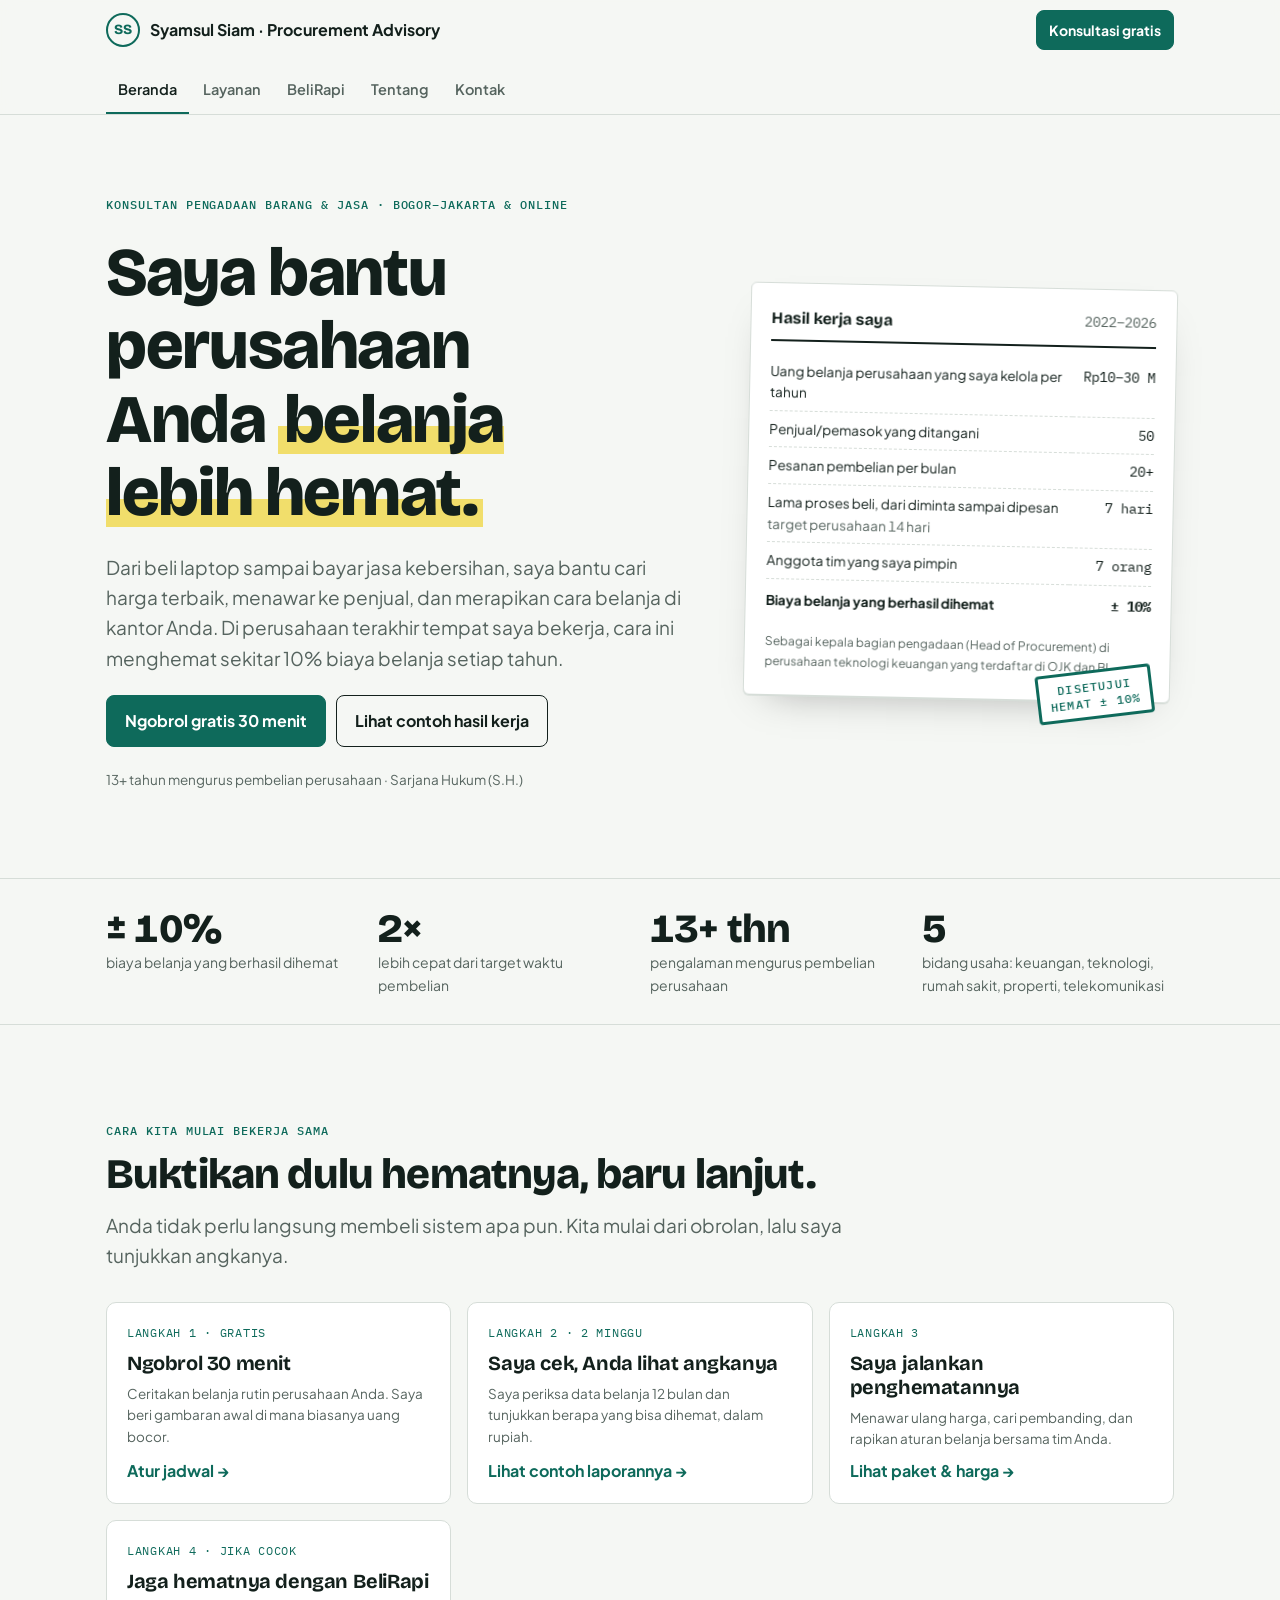
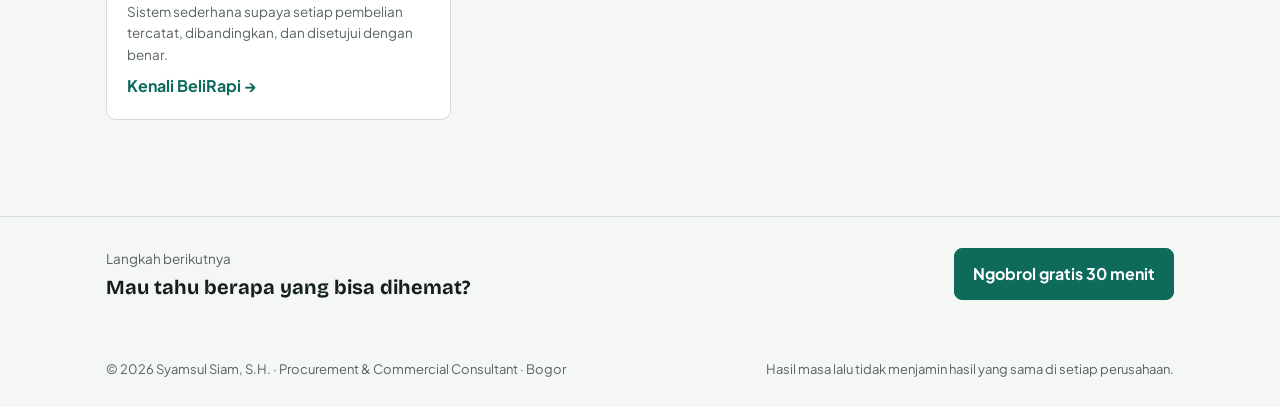
==== commit a7d9fa40: "Update index.html" ====
--- a/index.html
+++ b/index.html
@@ -4,10 +4,10 @@
 <meta charset="utf-8">
 <meta name="viewport" content="width=device-width,initial-scale=1,viewport-fit=cover">
 <title>Syamsul Siam · Konsultan Procurement</title>
-<meta name="description" content="Bantu perusahaan menurunkan biaya vendor dan mempercepat proses pengadaan. 13+ tahun di procurement fintech, SaaS, rumah sakit, dan properti.">
+<meta name="description" content="Saya bantu perusahaan Anda belanja lebih hemat: cari harga terbaik, menawar ke penjual, dan merapikan cara belanja kantor. 13+ tahun pengalaman.">
 <meta property="og:type" content="website">
 <meta property="og:title" content="Syamsul Siam · Konsultan Procurement">
-<meta property="og:description" content="Bantu perusahaan menurunkan biaya vendor dan mempercepat proses pengadaan. 13+ tahun di procurement fintech, SaaS, rumah sakit, dan properti.">
+<meta property="og:description" content="Saya bantu perusahaan Anda belanja lebih hemat: cari harga terbaik, menawar ke penjual, dan merapikan cara belanja kantor. 13+ tahun pengalaman.">
 <meta property="og:image" content="https://syamsulsiam.github.io/og.jpg">
 <meta property="og:url" content="https://syamsulsiam.github.io/">
 <meta name="twitter:card" content="summary_large_image">
@@ -26,43 +26,43 @@
 <main>
 <section class="hero"><div class="w">
   <div class="hero-copy">
-    <span class="eyebrow">Konsultan Procurement & Commercial · Jakarta–Bogor & remote</span>
-    <h1>Biaya vendor turun. <span class="mark">PO keluar dua kali lebih cepat.</span></h1>
-    <p class="lead">Saya membantu startup, klinik, F&B, dan developer properti membangun proses pengadaan yang rapi dan hemat, tanpa harus merekrut Head of Procurement full-time.</p>
-    <div class="ctas"><a class="btn solid" href="kontak.html">Jadwalkan konsultasi 30 menit</a><a class="btn" href="demo.html">&#9654; Coba BeliRapi (3 menit)</a></div>
-    <p class="small"><a href="layanan.html">Lihat paket & harga</a> · <a href="contoh-laporan.html">Contoh laporan</a></p>
-    <p class="small">13+ tahun di procurement · Sarjana Hukum (S.H.) · SAP & Oracle ERP</p>
+    <span class="eyebrow">Konsultan pengadaan barang & jasa · Bogor–Jakarta & online</span>
+    <h1>Saya bantu perusahaan Anda <span class="mark">belanja lebih hemat.</span></h1>
+    <p class="lead">Dari beli laptop sampai bayar jasa kebersihan, saya bantu cari harga terbaik, menawar ke penjual, dan merapikan cara belanja di kantor Anda. Di perusahaan terakhir tempat saya bekerja, cara ini menghemat sekitar 10% biaya belanja setiap tahun.</p>
+    <div class="ctas"><a class="btn solid" href="kontak.html">Ngobrol gratis 30 menit</a><a class="btn" href="contoh-laporan.html">Lihat contoh hasil kerja</a></div>
+    <p class="small">13+ tahun mengurus pembelian perusahaan · Sarjana Hukum (S.H.)</p>
   </div>
-  <aside class="sheet" aria-label="Ringkasan hasil kerja sebagai Head of Procurement">
-    <div class="sheet-h"><b>Lembar hasil kerja</b><span class="mono small">HoP · 2022–2026</span></div>
+  <aside class="sheet" aria-label="Ringkasan hasil kerja saya">
+    <div class="sheet-h"><b>Hasil kerja saya</b><span class="mono small">2022–2026</span></div>
     <table>
-      <tr><td>Spend dikelola per tahun</td><td>Rp10–30 M</td></tr>
-      <tr><td>Vendor aktif</td><td>50</td></tr>
-      <tr><td>PO diproses per bulan</td><td>20+</td></tr>
-      <tr><td>Rata-rata waktu PO<br><span class="small">SLA internal 14 hari</span></td><td>7 hari</td></tr>
-      <tr><td>Tim yang dipimpin & dilatih</td><td>7 orang</td></tr>
-      <tr class="tot"><td>Penghematan biaya</td><td>± 10%</td></tr>
+      <tr><td>Uang belanja perusahaan yang saya kelola per tahun</td><td>Rp10–30 M</td></tr>
+      <tr><td>Penjual/pemasok yang ditangani</td><td>50</td></tr>
+      <tr><td>Pesanan pembelian per bulan</td><td>20+</td></tr>
+      <tr><td>Lama proses beli, dari diminta sampai dipesan<br><span class="small">target perusahaan 14 hari</span></td><td>7 hari</td></tr>
+      <tr><td>Anggota tim yang saya pimpin</td><td>7 orang</td></tr>
+      <tr class="tot"><td>Biaya belanja yang berhasil dihemat</td><td>± 10%</td></tr>
     </table>
-    <p class="fine">Hasil sebagai Head of Procurement di perusahaan fintech & B2B SaaS terdaftar OJK dan BI.</p>
-    <div class="stampbox" aria-hidden="true">DISETUJUI<br>HEAD OF PROCUREMENT</div>
+    <p class="fine">Sebagai kepala bagian pengadaan (Head of Procurement) di perusahaan teknologi keuangan yang terdaftar di OJK dan BI.</p>
+    <div class="stampbox" aria-hidden="true">DISETUJUI<br>HEMAT ± 10%</div>
   </aside>
 </div></section>
 <div class="stats"><div class="w">
-  <div class="stat"><div class="v">13+ thn</div><div class="l">pengalaman procurement</div></div>
-  <div class="stat"><div class="v">5</div><div class="l">industri: fintech, SaaS, RS, properti, telko</div></div>
-  <div class="stat"><div class="v">± 10%</div><div class="l">penghematan dari strategic sourcing</div></div>
-  <div class="stat"><div class="v">2×</div><div class="l">lebih cepat dari SLA PO</div></div>
+  <div class="stat"><div class="v">± 10%</div><div class="l">biaya belanja yang berhasil dihemat</div></div>
+  <div class="stat"><div class="v">2×</div><div class="l">lebih cepat dari target waktu pembelian</div></div>
+  <div class="stat"><div class="v">13+ thn</div><div class="l">pengalaman mengurus pembelian perusahaan</div></div>
+  <div class="stat"><div class="v">5</div><div class="l">bidang usaha: keuangan, teknologi, rumah sakit, properti, telekomunikasi</div></div>
 </div></div>
 <section><div class="w">
-  <div class="head"><span class="eyebrow">Mulai dari sini</span><h2>Pilih yang ingin Anda lihat</h2></div>
+  <div class="head"><span class="eyebrow">Cara kita mulai bekerja sama</span><h2>Buktikan dulu hematnya, baru lanjut.</h2><p class="lead">Anda tidak perlu langsung membeli sistem apa pun. Kita mulai dari obrolan, lalu saya tunjukkan angkanya.</p></div>
   <div class="start">
-    <a class="go" href="layanan.html"><span class="code">01</span><h3>Layanan & harga</h3><p class="small">5 paket dengan lingkup dan harga jelas, mulai Rp2,5 juta.</p><span class="arrow">Lihat paket &rarr;</span></a>
-    <a class="go" href="demo.html"><span class="code">02</span><h3>Coba BeliRapi</h3><p class="small">Demo sistem pengadaan dengan tur panduan 3 menit. Bisa di HP.</p><span class="arrow">Mulai demo &rarr;</span></a>
-    <a class="go" href="contoh-laporan.html"><span class="code">03</span><h3>Contoh laporan</h3><p class="small">Seperti apa hasil Procurement Health Check selama 2 minggu.</p><span class="arrow">Baca contoh &rarr;</span></a>
+    <a class="go" href="kontak.html"><span class="code">LANGKAH 1 · GRATIS</span><h3>Ngobrol 30 menit</h3><p class="small">Ceritakan belanja rutin perusahaan Anda. Saya beri gambaran awal di mana biasanya uang bocor.</p><span class="arrow">Atur jadwal &rarr;</span></a>
+    <a class="go" href="contoh-laporan.html"><span class="code">LANGKAH 2 · 2 MINGGU</span><h3>Saya cek, Anda lihat angkanya</h3><p class="small">Saya periksa data belanja 12 bulan dan tunjukkan berapa yang bisa dihemat, dalam rupiah.</p><span class="arrow">Lihat contoh laporannya &rarr;</span></a>
+    <a class="go" href="layanan.html"><span class="code">LANGKAH 3</span><h3>Saya jalankan penghematannya</h3><p class="small">Menawar ulang harga, cari pembanding, dan rapikan aturan belanja bersama tim Anda.</p><span class="arrow">Lihat paket & harga &rarr;</span></a>
+    <a class="go" href="belirapi.html"><span class="code">LANGKAH 4 · JIKA COCOK</span><h3>Jaga hematnya dengan BeliRapi</h3><p class="small">Sistem sederhana supaya setiap pembelian tercatat, dibandingkan, dan disetujui dengan benar.</p><span class="arrow">Kenali BeliRapi &rarr;</span></a>
   </div>
 </div></section>
 </main>
-<div class="next"><div class="w"><div><span class="small">Langkah berikutnya</span><br><b>Lihat paket dan harga</b></div><a class="btn solid" href="layanan.html">Layanan & harga</a></div></div>
+<div class="next"><div class="w"><div><span class="small">Langkah berikutnya</span><br><b>Mau tahu berapa yang bisa dihemat?</b></div><a class="btn solid" href="kontak.html">Ngobrol gratis 30 menit</a></div></div>
 <footer><div class="w"><span>© 2026 Syamsul Siam, S.H. · Procurement & Commercial Consultant · Bogor</span><span>Hasil masa lalu tidak menjamin hasil yang sama di setiap perusahaan.</span></div></footer>
 <div id="t"></div>
 <script src="app.js"></script>
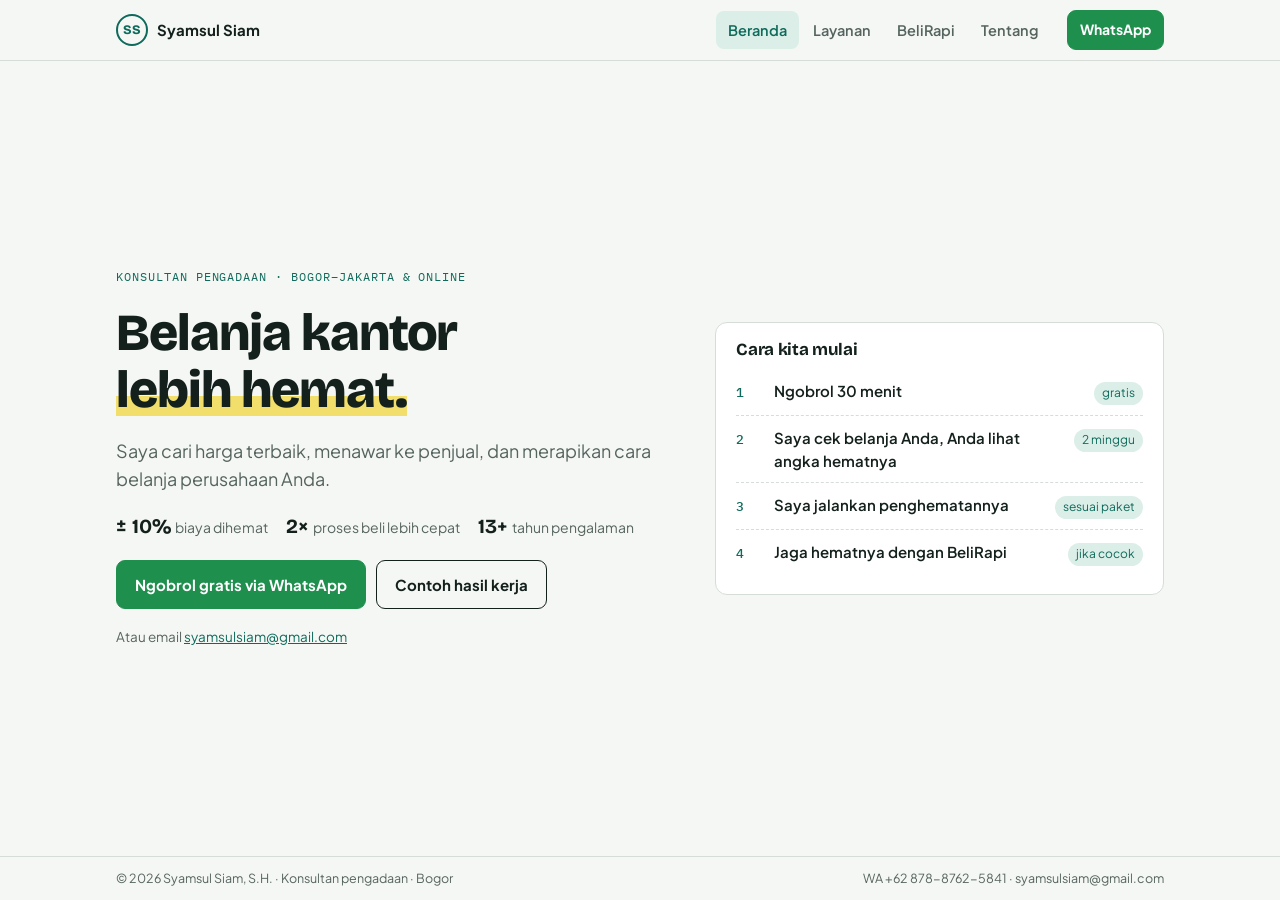
==== commit 3f1b5dc5: "Add files via upload" ====
--- a/index.html
+++ b/index.html
@@ -3,67 +3,47 @@
 <head>
 <meta charset="utf-8">
 <meta name="viewport" content="width=device-width,initial-scale=1,viewport-fit=cover">
-<title>Syamsul Siam · Konsultan Procurement</title>
-<meta name="description" content="Saya bantu perusahaan Anda belanja lebih hemat: cari harga terbaik, menawar ke penjual, dan merapikan cara belanja kantor. 13+ tahun pengalaman.">
+<title>Syamsul Siam · Konsultan Pengadaan</title>
+<meta name="description" content="Saya bantu perusahaan belanja lebih hemat: cari harga terbaik, menawar, dan merapikan cara belanja.">
 <meta property="og:type" content="website">
-<meta property="og:title" content="Syamsul Siam · Konsultan Procurement">
-<meta property="og:description" content="Saya bantu perusahaan Anda belanja lebih hemat: cari harga terbaik, menawar ke penjual, dan merapikan cara belanja kantor. 13+ tahun pengalaman.">
+<meta property="og:title" content="Syamsul Siam · Konsultan Pengadaan">
+<meta property="og:description" content="Saya bantu perusahaan belanja lebih hemat: cari harga terbaik, menawar, dan merapikan cara belanja.">
 <meta property="og:image" content="https://syamsulsiam.github.io/og.jpg">
-<meta property="og:url" content="https://syamsulsiam.github.io/">
 <meta name="twitter:card" content="summary_large_image">
 <link rel="icon" href="data:image/svg+xml,%3Csvg xmlns='http://www.w3.org/2000/svg' viewBox='0 0 64 64'%3E%3Ccircle cx='32' cy='32' r='29' fill='%23ffffff' stroke='%230E6A5B' stroke-width='5'/%3E%3Ctext x='32' y='41' font-family='Arial' font-weight='700' font-size='24' text-anchor='middle' fill='%230E6A5B'%3ESS%3C/text%3E%3C/svg%3E">
 <link rel="preconnect" href="https://fonts.googleapis.com">
 <link rel="preconnect" href="https://fonts.gstatic.com" crossorigin>
-<link rel="stylesheet" href="https://fonts.googleapis.com/css2?family=Bricolage+Grotesque:opsz,wght@12..96,500;12..96,700;12..96,800&family=Plus+Jakarta+Sans:wght@400;500;600;700&family=IBM+Plex+Mono:wght@400;500&display=swap">
+<link rel="stylesheet" href="https://fonts.googleapis.com/css2?family=Bricolage+Grotesque:opsz,wght@12..96,700;12..96,800&family=Plus+Jakarta+Sans:wght@400;500;600;700&family=IBM+Plex+Mono:wght@500&display=swap">
 <link rel="stylesheet" href="style.css">
 </head>
 <body>
 <header class="nav"><div class="w">
-  <a class="who" href="index.html"><span class="seal" aria-hidden="true">SS</span><span>Syamsul Siam · Procurement Advisory</span></a>
-  <a class="btn sm solid" href="kontak.html">Konsultasi gratis</a>
-  <nav class="tabs" aria-label="Menu"><a href="index.html" aria-current="page">Beranda</a><a href="layanan.html">Layanan</a><a href="belirapi.html">BeliRapi</a><a href="tentang.html">Tentang</a><a href="kontak.html">Kontak</a></nav>
+  <a class="who" href="index.html"><span class="seal" aria-hidden="true">SS</span><span>Syamsul Siam</span></a>
+  <nav class="tabs" aria-label="Menu"><a href="index.html" aria-current="page">Beranda</a><a href="layanan.html">Layanan</a><a href="belirapi.html">BeliRapi</a><a href="tentang.html">Tentang</a></nav>
+  <a class="btn sm wa" href="https://wa.me/6287887625841?text=Halo%20Pak%20Syamsul%2C%20saya%20ingin%20ngobrol%20gratis%2030%20menit%20soal%20belanja%20di%20perusahaan%20saya." target="_blank" rel="noopener">WhatsApp</a>
 </div></header>
-<main>
-<section class="hero"><div class="w">
-  <div class="hero-copy">
-    <span class="eyebrow">Konsultan pengadaan barang & jasa · Bogor–Jakarta & online</span>
-    <h1>Saya bantu perusahaan Anda <span class="mark">belanja lebih hemat.</span></h1>
-    <p class="lead">Dari beli laptop sampai bayar jasa kebersihan, saya bantu cari harga terbaik, menawar ke penjual, dan merapikan cara belanja di kantor Anda. Di perusahaan terakhir tempat saya bekerja, cara ini menghemat sekitar 10% biaya belanja setiap tahun.</p>
-    <div class="ctas"><a class="btn solid" href="kontak.html">Ngobrol gratis 30 menit</a><a class="btn" href="contoh-laporan.html">Lihat contoh hasil kerja</a></div>
-    <p class="small">13+ tahun mengurus pembelian perusahaan · Sarjana Hukum (S.H.)</p>
+<main><div class="w">
+<div class="grid2">
+  <div class="stack">
+    <span class="eyebrow">Konsultan pengadaan · Bogor–Jakarta & online</span>
+    <h1>Belanja kantor <span class="mark">lebih hemat.</span></h1>
+    <p class="lead">Saya cari harga terbaik, menawar ke penjual, dan merapikan cara belanja perusahaan Anda.</p>
+    <div class="proof"><span><b>± 10%</b>biaya dihemat</span><span><b>2×</b>proses beli lebih cepat</span><span><b>13+</b>tahun pengalaman</span></div>
+    <div class="ctas"><a class="btn wa" href="https://wa.me/6287887625841?text=Halo%20Pak%20Syamsul%2C%20saya%20ingin%20ngobrol%20gratis%2030%20menit%20soal%20belanja%20di%20perusahaan%20saya." target="_blank" rel="noopener">Ngobrol gratis via WhatsApp</a><a class="btn" href="contoh-laporan.html">Contoh hasil kerja</a></div>
+    <p class="small">Atau email <button class="copy" data-copy="syamsulsiam@gmail.com">syamsulsiam@gmail.com</button></p>
   </div>
-  <aside class="sheet" aria-label="Ringkasan hasil kerja saya">
-    <div class="sheet-h"><b>Hasil kerja saya</b><span class="mono small">2022–2026</span></div>
-    <table>
-      <tr><td>Uang belanja perusahaan yang saya kelola per tahun</td><td>Rp10–30 M</td></tr>
-      <tr><td>Penjual/pemasok yang ditangani</td><td>50</td></tr>
-      <tr><td>Pesanan pembelian per bulan</td><td>20+</td></tr>
-      <tr><td>Lama proses beli, dari diminta sampai dipesan<br><span class="small">target perusahaan 14 hari</span></td><td>7 hari</td></tr>
-      <tr><td>Anggota tim yang saya pimpin</td><td>7 orang</td></tr>
-      <tr class="tot"><td>Biaya belanja yang berhasil dihemat</td><td>± 10%</td></tr>
-    </table>
-    <p class="fine">Sebagai kepala bagian pengadaan (Head of Procurement) di perusahaan teknologi keuangan yang terdaftar di OJK dan BI.</p>
-    <div class="stampbox" aria-hidden="true">DISETUJUI<br>HEMAT ± 10%</div>
-  </aside>
-</div></section>
-<div class="stats"><div class="w">
-  <div class="stat"><div class="v">± 10%</div><div class="l">biaya belanja yang berhasil dihemat</div></div>
-  <div class="stat"><div class="v">2×</div><div class="l">lebih cepat dari target waktu pembelian</div></div>
-  <div class="stat"><div class="v">13+ thn</div><div class="l">pengalaman mengurus pembelian perusahaan</div></div>
-  <div class="stat"><div class="v">5</div><div class="l">bidang usaha: keuangan, teknologi, rumah sakit, properti, telekomunikasi</div></div>
-</div></div>
-<section><div class="w">
-  <div class="head"><span class="eyebrow">Cara kita mulai bekerja sama</span><h2>Buktikan dulu hematnya, baru lanjut.</h2><p class="lead">Anda tidak perlu langsung membeli sistem apa pun. Kita mulai dari obrolan, lalu saya tunjukkan angkanya.</p></div>
-  <div class="start">
-    <a class="go" href="kontak.html"><span class="code">LANGKAH 1 · GRATIS</span><h3>Ngobrol 30 menit</h3><p class="small">Ceritakan belanja rutin perusahaan Anda. Saya beri gambaran awal di mana biasanya uang bocor.</p><span class="arrow">Atur jadwal &rarr;</span></a>
-    <a class="go" href="contoh-laporan.html"><span class="code">LANGKAH 2 · 2 MINGGU</span><h3>Saya cek, Anda lihat angkanya</h3><p class="small">Saya periksa data belanja 12 bulan dan tunjukkan berapa yang bisa dihemat, dalam rupiah.</p><span class="arrow">Lihat contoh laporannya &rarr;</span></a>
-    <a class="go" href="layanan.html"><span class="code">LANGKAH 3</span><h3>Saya jalankan penghematannya</h3><p class="small">Menawar ulang harga, cari pembanding, dan rapikan aturan belanja bersama tim Anda.</p><span class="arrow">Lihat paket & harga &rarr;</span></a>
-    <a class="go" href="belirapi.html"><span class="code">LANGKAH 4 · JIKA COCOK</span><h3>Jaga hematnya dengan BeliRapi</h3><p class="small">Sistem sederhana supaya setiap pembelian tercatat, dibandingkan, dan disetujui dengan benar.</p><span class="arrow">Kenali BeliRapi &rarr;</span></a>
+  <div class="card">
+    <h3>Cara kita mulai</h3>
+    <ol class="steps">
+      <li><span class="n">1</span><span class="t">Ngobrol 30 menit</span><span class="tag">gratis</span></li>
+      <li><span class="n">2</span><span class="t">Saya cek belanja Anda, Anda lihat angka hematnya</span><span class="tag">2 minggu</span></li>
+      <li><span class="n">3</span><span class="t">Saya jalankan penghematannya</span><span class="tag">sesuai paket</span></li>
+      <li><span class="n">4</span><span class="t">Jaga hematnya dengan BeliRapi</span><span class="tag">jika cocok</span></li>
+    </ol>
   </div>
-</div></section>
-</main>
-<div class="next"><div class="w"><div><span class="small">Langkah berikutnya</span><br><b>Mau tahu berapa yang bisa dihemat?</b></div><a class="btn solid" href="kontak.html">Ngobrol gratis 30 menit</a></div></div>
-<footer><div class="w"><span>© 2026 Syamsul Siam, S.H. · Procurement & Commercial Consultant · Bogor</span><span>Hasil masa lalu tidak menjamin hasil yang sama di setiap perusahaan.</span></div></footer>
+</div>
+</div></main>
+<footer><div class="w"><span>© 2026 Syamsul Siam, S.H. · Konsultan pengadaan · Bogor</span><span>WA +62 878-8762-5841 · syamsulsiam@gmail.com</span></div></footer>
 <div id="t"></div>
 <script src="app.js"></script>
 </body>
--- a/style.css
+++ b/style.css
@@ -1,161 +1,82 @@
-:root{padding-top:env(safe-area-inset-top,0px);padding-bottom:env(safe-area-inset-bottom,0px)}body{margin:0;font-size:14px}img{max-width:100%}[hidden]{display:none!important}
-/* Layout: one reading column with full-bleed bands; the hero pairs the promise with a stamped PO-style "proof sheet" — procurement paperwork as the visual language */
+/* One-screen pages: slim header, centred main that fills the viewport, one-line footer. Light theme only. */
 :root{
   --paper:#F5F7F4; --card:#FFFFFF; --ink:#13201C; --muted:#56645F; --rule:#D6DDD8;
-  --stamp:#0E6A5B; --stamp-ink:#FFFFFF; --stamp-soft:#DCEEE8; --mark:#F1DE6B; --mark-ink:#13201C;
-  --band:#E3EFEA; --band-ink:#13201C; --band-muted:#56645F;
+  --stamp:#0E6A5B; --stamp-ink:#FFFFFF; --soft:#DCEEE8; --mark:#F1DE6B; --wa:#1F8F4E;
   --f-display:"Bricolage Grotesque","Plus Jakarta Sans",system-ui,sans-serif;
   --f-body:"Plus Jakarta Sans",system-ui,-apple-system,"Segoe UI",sans-serif;
   --f-mono:"IBM Plex Mono",ui-monospace,Menlo,monospace;
+  color-scheme:light;
+  padding-top:env(safe-area-inset-top,0px);padding-bottom:env(safe-area-inset-bottom,0px)
 }
 *{box-sizing:border-box}
-html{scroll-behavior:smooth}
-@media (prefers-reduced-motion:reduce){html{scroll-behavior:auto}}
-body{background:var(--paper);color:var(--ink);font-family:var(--f-body);font-size:16px;line-height:1.6}
-body::before{content:"";position:fixed;inset:0 0 auto;height:env(safe-area-inset-top,0px);z-index:30;background:var(--paper)}
+html,body{height:100%}
+body{margin:0;background:var(--paper);color:var(--ink);font-family:var(--f-body);font-size:15px;line-height:1.55;display:flex;flex-direction:column;min-height:100%}
 a{color:inherit}
-.w{max-width:1100px;margin:0 auto;padding-left:max(16px,env(safe-area-inset-left,0px));padding-right:max(16px,env(safe-area-inset-right,0px))}
-h1,h2,h3{font-family:var(--f-display);letter-spacing:-.02em;text-wrap:balance;margin:0;line-height:1.08}
-h1{font-size:clamp(36px,6.4vw,68px);font-weight:800}
-h2{font-size:clamp(28px,4vw,42px);font-weight:800}
-h3{font-size:20px;font-weight:700;line-height:1.2}
+.w{width:100%;max-width:1080px;margin:0 auto;padding-left:max(16px,env(safe-area-inset-left,0px));padding-right:max(16px,env(safe-area-inset-right,0px))}
+h1,h2,h3{font-family:var(--f-display);letter-spacing:-.02em;margin:0;line-height:1.1;text-wrap:balance}
+h1{font-size:clamp(30px,4.6vw,52px);font-weight:800}
+h3{font-size:17px;font-weight:700}
 p{margin:0}
-.lead{font-size:clamp(17px,2vw,19px);color:var(--muted);max-width:58ch}
-.eyebrow{font-family:var(--f-mono);font-size:12px;letter-spacing:.08em;text-transform:uppercase;color:var(--stamp);font-weight:500}
-.mark{background:linear-gradient(transparent 58%,var(--mark) 58%,var(--mark) 92%,transparent 92%);color:inherit;padding:0 .08em}
-.mono{font-family:var(--f-mono)}
-.num{font-variant-numeric:tabular-nums}
+.eyebrow{font-family:var(--f-mono);font-size:12px;letter-spacing:.08em;text-transform:uppercase;color:var(--stamp)}
+.lead{font-size:clamp(16px,1.6vw,18px);color:var(--muted);max-width:54ch}
+.small{font-size:13.5px;color:var(--muted)}
+.mark{background:linear-gradient(transparent 60%,var(--mark) 60%,var(--mark) 92%,transparent 92%)}
 /* header */
-.nav{position:sticky;top:env(safe-area-inset-top,0px);z-index:20;background:color-mix(in srgb,var(--paper) 92%,transparent);backdrop-filter:blur(8px);border-bottom:1px solid var(--rule)}
-.nav .w{display:flex;align-items:center;justify-content:space-between;gap:12px;padding-block:12px}
-.who{display:flex;align-items:center;gap:10px;font-weight:700;text-decoration:none;min-width:0}
-.seal{width:34px;height:34px;border-radius:50%;border:2px solid var(--stamp);color:var(--stamp);display:grid;place-items:center;font-family:var(--f-display);font-weight:800;font-size:14px;flex:none}
-.who span{white-space:nowrap;overflow:hidden;text-overflow:ellipsis}
-.links{display:flex;gap:18px;align-items:center}
-.links a{text-decoration:none;color:var(--muted);font-weight:600;font-size:14px}
-.links a:hover{color:var(--ink)}
-@media (max-width:760px){.links a.hide{display:none}}
-.btn{display:inline-flex;align-items:center;justify-content:center;gap:8px;padding:12px 18px;border-radius:8px;font-weight:700;text-decoration:none;border:1.5px solid var(--ink);background:transparent;color:var(--ink);cursor:pointer;font:inherit;font-weight:700;white-space:nowrap}
+.nav{background:var(--paper);border-bottom:1px solid var(--rule)}
+.nav .w{display:flex;align-items:center;gap:16px;padding-block:10px;flex-wrap:wrap}
+.who{display:flex;align-items:center;gap:9px;text-decoration:none;font-weight:700;margin-right:auto}
+.seal{width:32px;height:32px;border-radius:50%;border:2px solid var(--stamp);color:var(--stamp);display:grid;place-items:center;font-family:var(--f-display);font-weight:800;font-size:13px}
+.tabs{display:flex;gap:2px}
+.tabs a{padding:8px 12px;border-radius:8px;text-decoration:none;color:var(--muted);font-weight:600;font-size:14.5px}
+.tabs a:hover{color:var(--ink)}
+.tabs a[aria-current="page"]{color:var(--stamp);background:var(--soft)}
+@media (max-width:720px){.tabs{order:3;width:100%;justify-content:space-between}.tabs a{padding:7px 8px;font-size:14px}}
+/* buttons */
+.btn{display:inline-flex;align-items:center;justify-content:center;gap:8px;padding:12px 18px;border-radius:9px;font:inherit;font-weight:700;text-decoration:none;border:1.5px solid var(--ink);background:transparent;color:var(--ink);cursor:pointer;white-space:nowrap}
 .btn.solid{background:var(--stamp);border-color:var(--stamp);color:var(--stamp-ink)}
+.btn.wa{background:var(--wa);border-color:var(--wa);color:#fff}
 .btn.sm{padding:8px 12px;font-size:14px}
 .btn:focus-visible,a:focus-visible{outline:2px solid var(--stamp);outline-offset:3px}
-section{padding-block:clamp(56px,8vw,96px)}
-/* hero */
-.hero{padding-block:clamp(40px,7vw,80px) clamp(48px,7vw,88px);overflow-x:clip}
-.hero .w{display:grid;grid-template-columns:minmax(0,1.15fr) minmax(0,.85fr);gap:clamp(28px,5vw,64px);align-items:center}
-@media (max-width:900px){.hero .w{grid-template-columns:minmax(0,1fr)}}
-.hero-copy{display:flex;flex-direction:column;gap:22px;min-width:0}
 .ctas{display:flex;flex-wrap:wrap;gap:10px}
-.small{font-size:13.5px;color:var(--muted)}
-/* proof sheet */
-.sheet{position:relative;background:var(--card);border:1px solid var(--rule);border-radius:6px;padding:22px 20px 24px;font-size:13.5px;box-shadow:0 1px 0 var(--rule),0 18px 40px -24px rgba(0,0,0,.35);transform:rotate(1.2deg);min-width:0}
-@media (prefers-reduced-motion:no-preference){.sheet{animation:settle .7s cubic-bezier(.2,.8,.2,1) both}@keyframes settle{from{transform:rotate(4deg) translateY(10px)}}}
-.sheet-h{display:flex;justify-content:space-between;gap:10px;border-bottom:2px solid var(--ink);padding-bottom:8px;margin-bottom:12px}
-.sheet-h b{font-family:var(--f-display);font-size:16px}
-.sheet table{width:100%;border-collapse:collapse;font-variant-numeric:tabular-nums}
-.sheet td{padding:7px 0;border-bottom:1px dashed var(--rule);vertical-align:top}
-.sheet td:last-child{text-align:right;font-family:var(--f-mono);white-space:nowrap;padding-left:10px}
-.sheet tr.tot td{border-bottom:0;font-weight:700;padding-top:10px}
-.stampbox{position:absolute;right:16px;bottom:-18px;border:3px solid var(--stamp);color:var(--stamp);background:var(--card);font-family:var(--f-mono);font-weight:500;letter-spacing:.1em;font-size:12px;padding:6px 10px;border-radius:4px;transform:rotate(-8deg);text-align:center;line-height:1.3}
-@media (prefers-reduced-motion:no-preference){.stampbox{animation:stamp .35s .7s cubic-bezier(.3,1.6,.5,1) both}@keyframes stamp{from{transform:rotate(-8deg) scale(1.8);opacity:0}}}
-.fine{font-size:12px;color:var(--muted);margin-top:14px}
-/* stats */
-.stats{border-block:1px solid var(--rule);padding-block:28px}
-.stats .w{display:grid;grid-template-columns:repeat(4,minmax(0,1fr));gap:20px}
-@media (max-width:760px){.stats .w{grid-template-columns:repeat(2,minmax(0,1fr))}}
-.stat .v{font-family:var(--f-display);font-weight:800;font-size:clamp(28px,4vw,40px);letter-spacing:-.02em;font-variant-numeric:tabular-nums;line-height:1.1}
-.stat .l{font-size:14px;color:var(--muted)}
-/* problems */
-.split{display:grid;grid-template-columns:minmax(0,.9fr) minmax(0,1.1fr);gap:clamp(24px,5vw,64px)}
-@media (max-width:860px){.split{grid-template-columns:minmax(0,1fr)}}
-.probs{list-style:none;margin:0;padding:0;display:flex;flex-direction:column}
-.probs li{display:grid;grid-template-columns:auto minmax(0,1fr);gap:14px;padding:16px 0;border-bottom:1px solid var(--rule)}
-.probs li:first-child{border-top:1px solid var(--rule)}
-.tick{width:22px;height:22px;border:1.5px solid var(--stamp);border-radius:4px;display:grid;place-items:center;color:var(--stamp);font-size:13px;font-weight:700;margin-top:2px}
-.probs b{display:block}
-.probs span{color:var(--muted);font-size:15px}
+/* main */
+main{flex:1;display:flex;align-items:center;padding-block:clamp(20px,4vh,48px)}
+.grid2{display:grid;grid-template-columns:minmax(0,1.1fr) minmax(0,.9fr);gap:clamp(24px,4vw,56px);align-items:center}
+@media (max-width:860px){.grid2{grid-template-columns:minmax(0,1fr)}}
+.stack{display:flex;flex-direction:column;gap:18px;min-width:0}
+.proof{display:flex;flex-wrap:wrap;gap:8px 18px}
+.proof span{font-size:14px;color:var(--muted)}
+.proof b{font-family:var(--f-display);font-size:20px;color:var(--ink);margin-right:4px}
+.card{background:var(--card);border:1px solid var(--rule);border-radius:12px;padding:18px 20px;min-width:0}
+.steps{list-style:none;margin:10px 0 0;padding:0;display:flex;flex-direction:column}
+.steps li{display:grid;grid-template-columns:28px minmax(0,1fr) auto;gap:10px;align-items:baseline;padding:10px 0;border-top:1px dashed var(--rule)}
+.steps li:first-child{border-top:0}
+.steps .n{font-family:var(--f-mono);font-size:13px;color:var(--stamp);font-weight:500}
+.steps .t{font-weight:600}
+.steps .tag{font-size:12px;color:var(--stamp);background:var(--soft);padding:2px 8px;border-radius:999px;white-space:nowrap}
 /* packages */
-.head{display:flex;flex-direction:column;gap:12px;margin-bottom:32px}
-.pk{display:grid;grid-template-columns:repeat(auto-fit,minmax(min(100%,300px),1fr));gap:16px}
-.card{background:var(--card);border:1px solid var(--rule);border-radius:10px;padding:22px;display:flex;flex-direction:column;gap:12px;min-width:0}
-.card.feature{border:2px solid var(--stamp)}
-.code{font-family:var(--f-mono);font-size:12px;color:var(--stamp);letter-spacing:.06em}
-.card ul{margin:0;padding-left:18px;color:var(--muted);font-size:15px;display:flex;flex-direction:column;gap:4px}
-.price{margin-top:auto;padding-top:12px;border-top:1px dashed var(--rule);display:flex;justify-content:space-between;align-items:baseline;gap:8px;flex-wrap:wrap}
-.price b{font-family:var(--f-display);font-size:22px;font-variant-numeric:tabular-nums}
-.price span{font-size:13px;color:var(--muted)}
-.tag{align-self:flex-start;background:var(--stamp-soft);color:var(--stamp);font-size:12px;font-weight:700;padding:3px 9px;border-radius:999px}
-/* process */
-.band{background:var(--band);color:var(--band-ink)}
-.band .lead,.band .muted{color:var(--band-muted)}
-.band .eyebrow{color:var(--stamp)}
-.steps{display:grid;grid-template-columns:repeat(4,minmax(0,1fr));gap:0;margin-top:36px;counter-reset:s}
-@media (max-width:860px){.steps{grid-template-columns:minmax(0,1fr)}}
-.step{padding:20px 20px 20px 0;border-top:2px solid var(--band-muted);display:flex;flex-direction:column;gap:8px;min-width:0}
-@media (max-width:860px){.step{padding:18px 0}}
-.step .n{font-family:var(--f-mono);color:var(--stamp);font-size:13px}
-.step p{color:var(--band-muted);font-size:15px}
-/* demo */
-.demo{display:grid;grid-template-columns:minmax(0,1fr) minmax(0,1fr);gap:clamp(24px,5vw,56px);align-items:center}
-@media (max-width:860px){.demo{grid-template-columns:minmax(0,1fr)}}
-.flow{display:flex;flex-wrap:wrap;gap:6px;align-items:center;font-size:13.5px;font-weight:600}
-.flow span.s{background:var(--card);border:1px solid var(--rule);padding:6px 10px;border-radius:6px}
-.flow span.a{color:var(--muted)}
-.doclist{display:flex;flex-wrap:wrap;gap:6px;margin-top:4px}
-.doclist span{font-family:var(--f-mono);font-size:12px;border:1px solid var(--stamp);color:var(--stamp);padding:3px 8px;border-radius:4px}
-/* experience */
+.pk{display:grid;grid-template-columns:repeat(3,minmax(0,1fr));gap:12px}
+@media (max-width:900px){.pk{grid-template-columns:repeat(2,minmax(0,1fr))}}
+@media (max-width:560px){.pk{grid-template-columns:minmax(0,1fr)}}
+a.pkg{display:flex;flex-direction:column;gap:6px;text-decoration:none;background:var(--card);border:1px solid var(--rule);border-radius:12px;padding:14px 16px;min-width:0}
+a.pkg:hover{border-color:var(--stamp)}
+.pkg .meta{font-family:var(--f-mono);font-size:11.5px;color:var(--stamp);letter-spacing:.04em}
+.pkg .price{margin-top:auto;padding-top:8px;font-family:var(--f-display);font-weight:800;font-size:18px}
+.pkg .price small{font-family:var(--f-body);font-weight:500;font-size:12.5px;color:var(--muted)}
+a.pkg.cta{background:var(--soft);border-color:var(--soft);justify-content:center}
+.ticks{list-style:none;margin:0;padding:0;display:flex;flex-direction:column;gap:10px}
+.ticks li{display:flex;gap:10px;align-items:flex-start}
+.ticks li::before{content:"\2713";color:var(--stamp);font-weight:800}
+.flow{display:flex;flex-wrap:wrap;gap:6px;align-items:center;font-size:13px;font-weight:600}
+.flow span{background:var(--card);border:1px solid var(--rule);padding:5px 9px;border-radius:6px}
+.flow i{font-style:normal;color:var(--muted)}
 .xp{list-style:none;margin:0;padding:0}
-.xp li{display:grid;grid-template-columns:150px minmax(0,1fr);gap:20px;padding:18px 0;border-bottom:1px solid var(--rule)}
-@media (max-width:640px){.xp li{grid-template-columns:minmax(0,1fr);gap:4px}}
-.xp .yr{font-family:var(--f-mono);font-size:13px;color:var(--muted);padding-top:3px}
-.xp b{font-family:var(--f-display);font-size:18px}
-.xp p{color:var(--muted);font-size:15px;margin-top:2px}
-/* toolkit */
-.offer{display:grid;grid-template-columns:minmax(0,1.2fr) minmax(0,.8fr);gap:24px;align-items:center;background:var(--stamp-soft);border-radius:14px;padding:clamp(22px,4vw,40px)}
-@media (max-width:860px){.offer{grid-template-columns:minmax(0,1fr)}}
-.offer ul{margin:0;padding-left:18px;columns:2;column-gap:28px;font-size:15px}
-@media (max-width:520px){.offer ul{columns:1}}
-/* faq */
-details{border-bottom:1px solid var(--rule);padding:16px 0}
-details:first-of-type{border-top:1px solid var(--rule)}
-summary{cursor:pointer;font-weight:700;font-size:17px;list-style:none;display:flex;justify-content:space-between;gap:12px}
-summary::-webkit-details-marker{display:none}
-summary::after{content:"+";font-family:var(--f-mono);color:var(--stamp)}
-details[open] summary::after{content:"–"}
-details p{color:var(--muted);margin-top:8px;max-width:68ch}
-/* contact */
-.contact .w{display:grid;grid-template-columns:minmax(0,1fr) minmax(0,1fr);gap:clamp(24px,5vw,56px)}
-@media (max-width:860px){.contact .w{grid-template-columns:minmax(0,1fr)}}
-.lines{display:flex;flex-direction:column;gap:12px;margin-top:20px}
-.line{display:flex;justify-content:space-between;align-items:center;gap:10px;flex-wrap:wrap;border-bottom:1px solid var(--band-muted);padding-bottom:12px}
-.line .k{font-size:13px;color:var(--band-muted)}
-.line .val{font-family:var(--f-mono);font-size:15px;user-select:all;word-break:break-all}
-.band .btn{border-color:var(--band-ink);color:var(--band-ink)}
-.band .btn.solid{background:var(--stamp);border-color:var(--stamp);color:var(--stamp-ink)}
-form{display:flex;flex-direction:column;gap:12px;background:var(--card);color:var(--ink);border-radius:12px;padding:22px;min-width:0}
-label{display:flex;flex-direction:column;gap:5px;font-size:13.5px;font-weight:600;color:var(--muted)}
-input,select,textarea{font:inherit;color:var(--ink);background:var(--paper);border:1px solid var(--rule);border-radius:8px;padding:10px 12px;width:100%;min-width:0}
-input:focus-visible,select:focus-visible,textarea:focus-visible{outline:2px solid var(--stamp);outline-offset:1px}
-.out{background:var(--paper);border:1px dashed var(--stamp);border-radius:8px;padding:12px;font-size:14px;white-space:pre-wrap}
-footer{padding-block:28px;font-size:13px;color:var(--muted)}
-footer .w{display:flex;justify-content:space-between;gap:12px;flex-wrap:wrap}
-.toast{position:fixed;left:50%;bottom:calc(20px + env(safe-area-inset-bottom,0px));transform:translateX(-50%);background:var(--ink);color:var(--paper);padding:10px 16px;border-radius:8px;font-weight:600;z-index:50;max-width:calc(100% - 32px)}
-/* multi-page navigation */
-.nav .w{padding-block:10px 0;flex-wrap:wrap}
-.tabs{display:flex;gap:2px;overflow-x:auto;scrollbar-width:none;width:100%;margin-top:6px}
-.tabs::-webkit-scrollbar{display:none}
-.tabs a{padding:10px 12px;text-decoration:none;color:var(--muted);font-weight:600;font-size:14.5px;border-bottom:2px solid transparent;white-space:nowrap}
-.tabs a:hover{color:var(--ink)}
-.tabs a[aria-current="page"]{color:var(--ink);border-bottom-color:var(--stamp)}
-.pagehead{padding-block:clamp(36px,6vw,64px) 8px}
-.pagehead .w{display:flex;flex-direction:column;gap:12px}
-.pagehead h1{font-size:clamp(30px,5vw,48px)}
-.next{border-top:1px solid var(--rule);padding-block:28px}
-.next .w{display:flex;flex-wrap:wrap;gap:14px;align-items:center;justify-content:space-between}
-.next b{font-family:var(--f-display);font-size:20px}
-.start{display:grid;grid-template-columns:repeat(auto-fit,minmax(min(100%,260px),1fr));gap:16px}
-a.go{text-decoration:none;display:flex;flex-direction:column;gap:8px;background:var(--card);border:1px solid var(--rule);border-radius:10px;padding:20px;min-width:0}
-a.go:hover{border-color:var(--stamp)}
-a.go .arrow{margin-top:auto;color:var(--stamp);font-weight:700}
-.pagehead + section{padding-top:24px}
-@media (max-width:560px){.nav .btn.sm{display:none}.tabs{justify-content:space-between}.tabs a{padding:10px 5px;font-size:14px}}
+.xp li{display:grid;grid-template-columns:96px minmax(0,1fr);gap:12px;padding:10px 0;border-top:1px dashed var(--rule)}
+.xp li:first-child{border-top:0}
+.xp .yr{font-family:var(--f-mono);font-size:12.5px;color:var(--muted);padding-top:2px}
+.xp b{display:block}
+.xp span{font-size:14px;color:var(--muted)}
+footer{border-top:1px solid var(--rule);padding-block:12px;font-size:12.5px;color:var(--muted)}
+footer .w{display:flex;flex-wrap:wrap;gap:6px 16px;justify-content:space-between}
+.toast{position:fixed;left:50%;bottom:calc(20px + env(safe-area-inset-bottom,0px));transform:translateX(-50%);background:var(--ink);color:#fff;padding:10px 16px;border-radius:8px;font-weight:600;z-index:50}
+@media (max-width:560px){main{padding-block:14px}.stack{gap:12px}.lead{font-size:15px}h1{font-size:30px}.card{padding:12px 14px}.steps{margin-top:6px}.steps li{padding:6px 0;grid-template-columns:20px minmax(0,1fr)}.steps .tag{display:none}footer{display:none}.pk{grid-template-columns:1fr 1fr;gap:8px}a.pkg{padding:10px 12px;gap:4px}a.pkg .small{display:none}.pkg h3{font-size:14.5px}.pkg .price{font-size:15px;padding-top:4px}.proof b{font-size:18px}.btn{padding:10px 14px}.ctas{gap:8px}.xp li{grid-template-columns:minmax(0,1fr);gap:0;padding:7px 0}.ticks{gap:6px}.nav .w{padding-block:8px;gap:8px}}
+.copy{background:none;border:0;padding:0;font:inherit;color:var(--stamp);text-decoration:underline;cursor:pointer}
